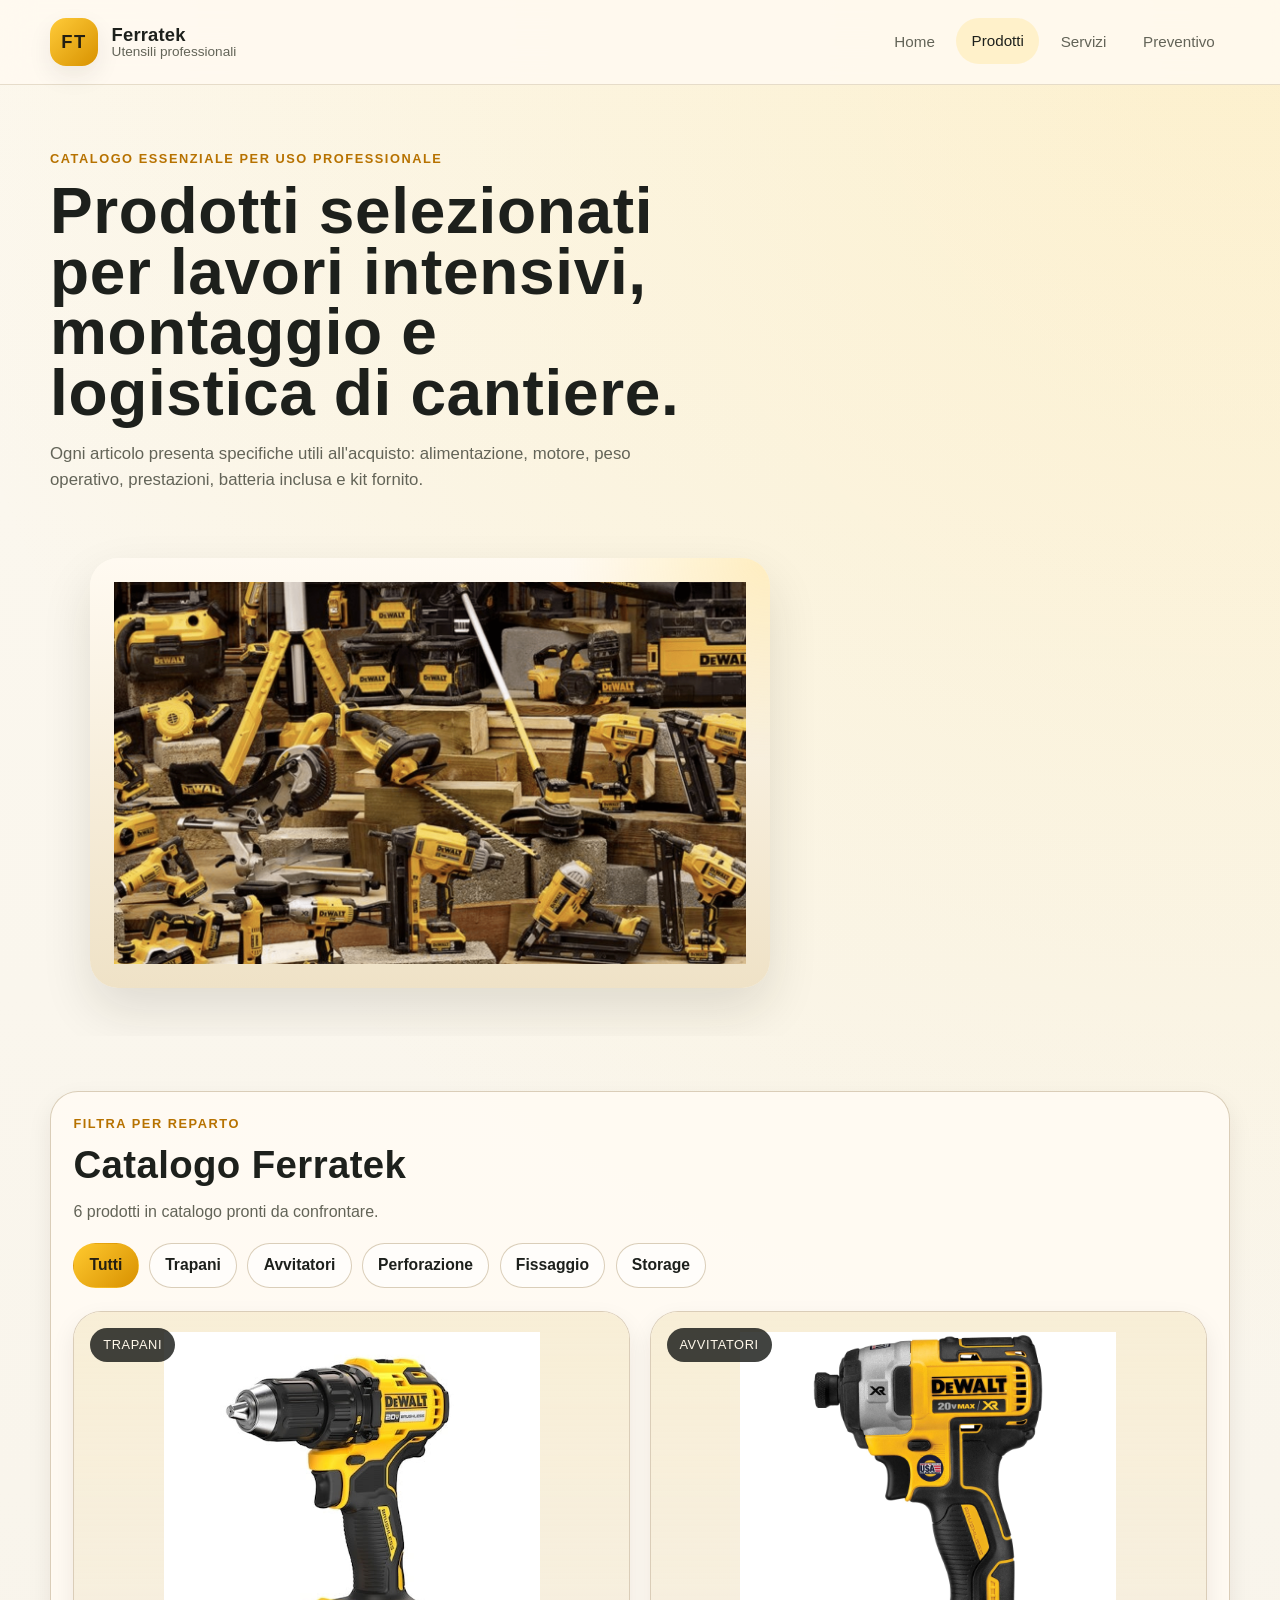
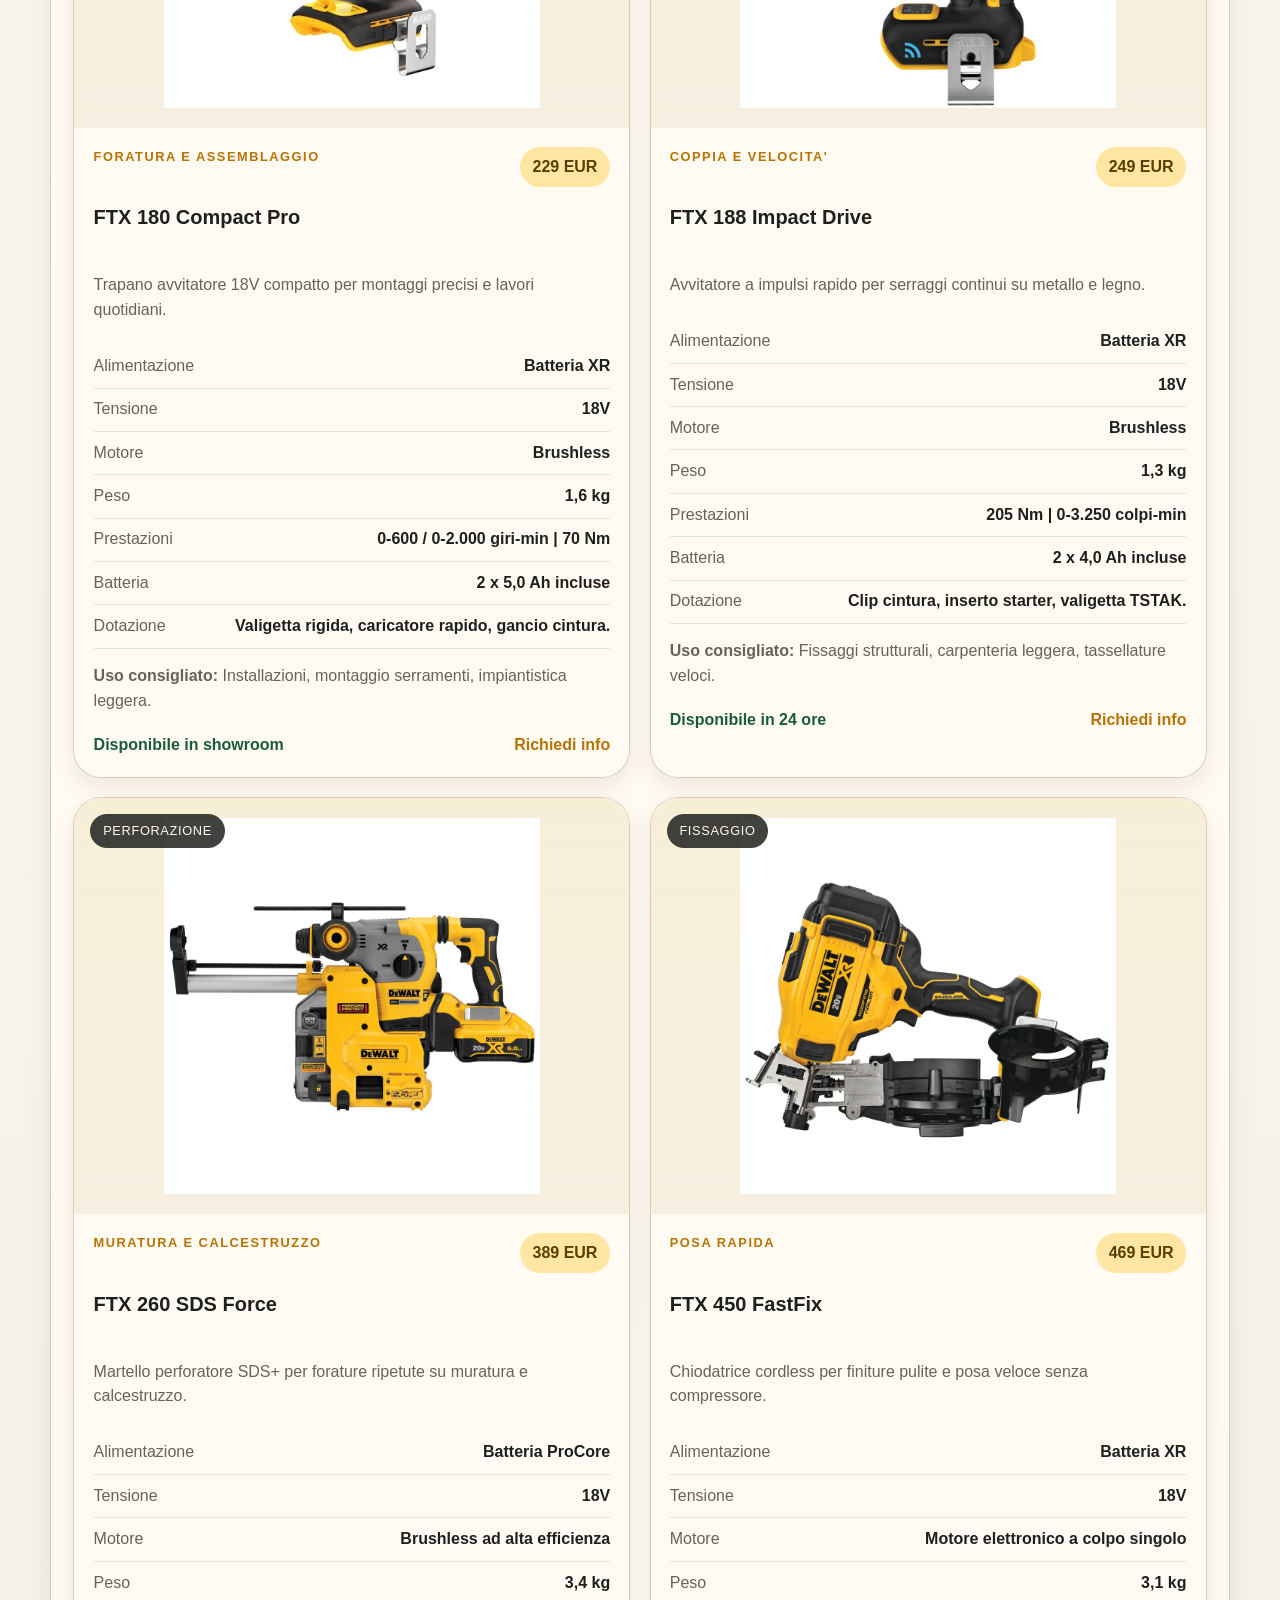
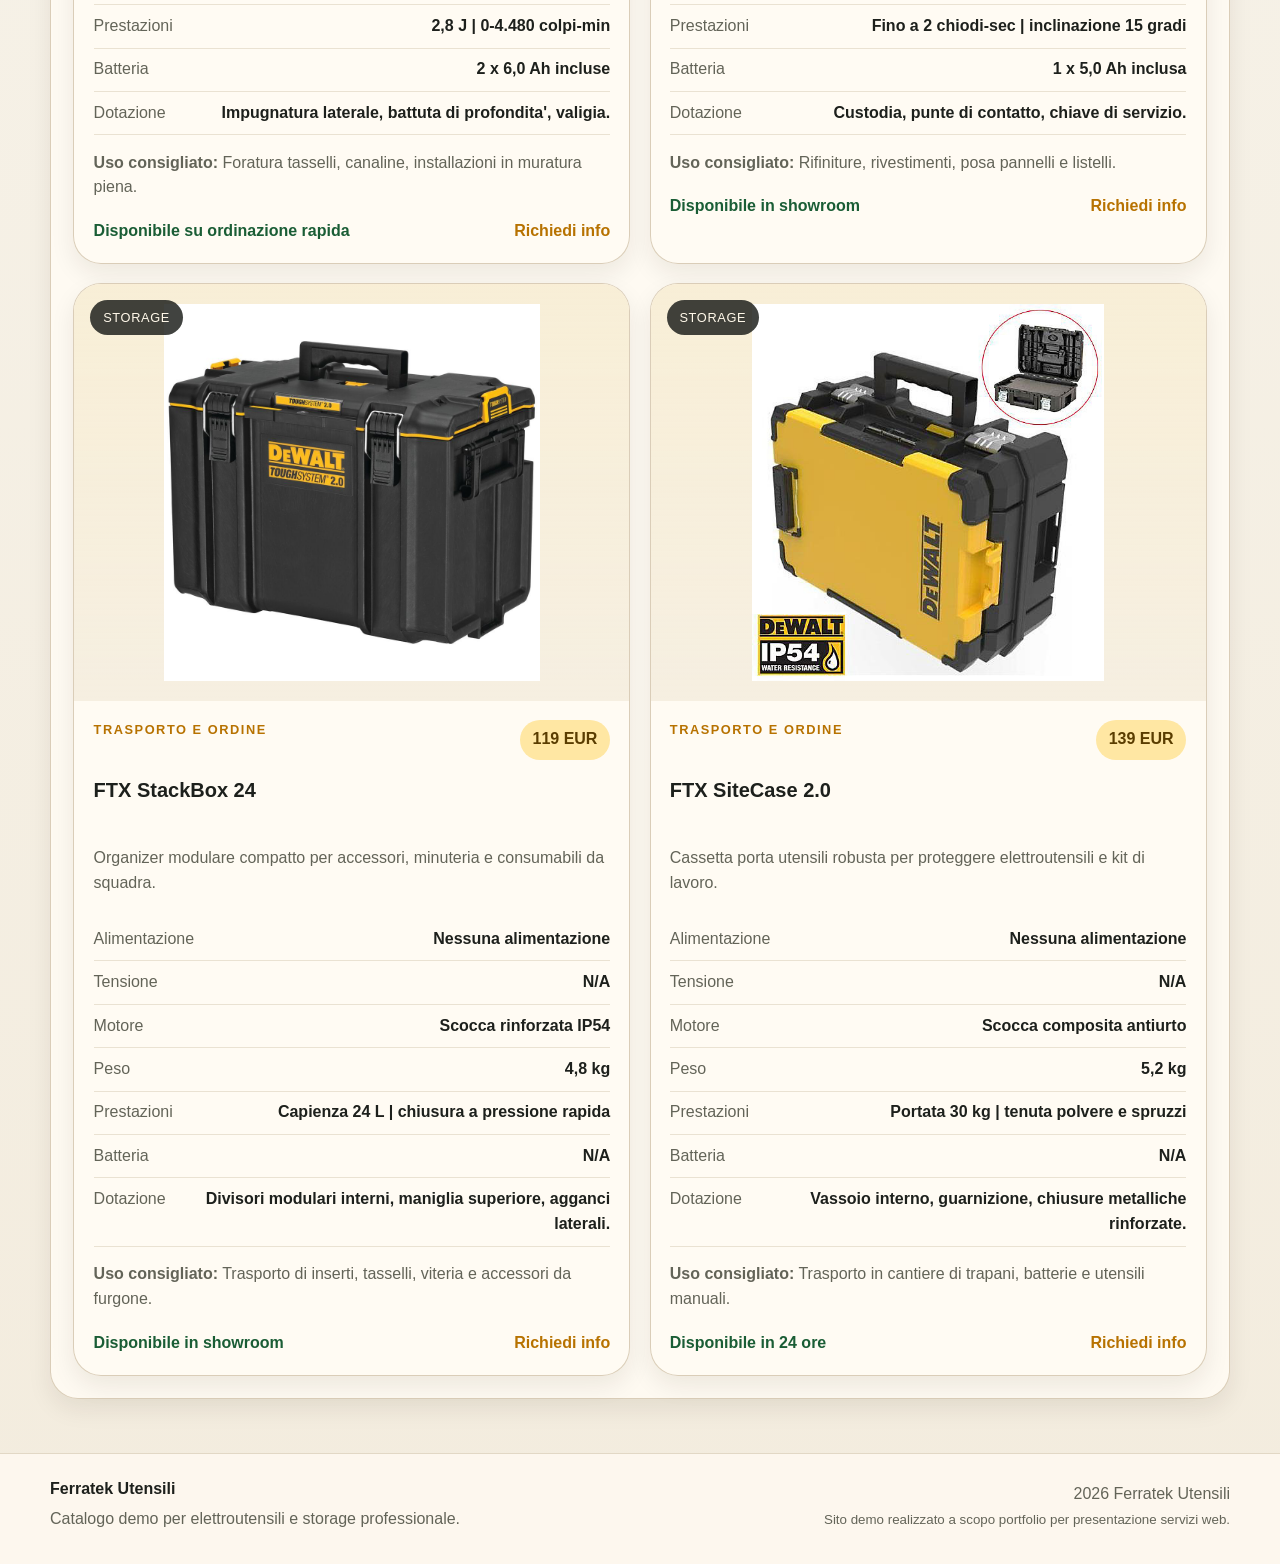
==== products.html @ fd9f859c "Initial commit" ====
<!DOCTYPE html>
<html lang="it">
  <head>
    <meta charset="UTF-8" />
    <meta name="viewport" content="width=device-width, initial-scale=1.0" />
    <title>Catalogo Prodotti | Ferratek Utensili</title>
    <meta
      name="description"
      content="Catalogo Ferratek Utensili con trapani, avvitatori, fissaggio e soluzioni storage per professionisti."
    />
    <link rel="stylesheet" href="assets/css/styles.css" />
  </head>
  <body data-page="products">
    <header class="site-header">
      <div class="container header-inner">
        <a class="brand" href="index.html" aria-label="Ferratek Utensili">
          <span class="brand-mark">FT</span>
          <span class="brand-copy">
            <strong>Ferratek</strong>
            <span>Utensili professionali</span>
          </span>
        </a>
        <button
          class="nav-toggle"
          type="button"
          aria-expanded="false"
          aria-controls="site-nav"
          aria-label="Apri menu di navigazione"
        >
          <span></span>
          <span></span>
          <span></span>
        </button>
        <nav class="site-nav" id="site-nav" aria-label="Navigazione principale">
          <a class="nav-link" href="index.html">Home</a>
          <a class="nav-link is-current" href="products.html">Prodotti</a>
          <a class="nav-link" href="index.html#servizi">Servizi</a>
          <a class="nav-link" href="index.html#preventivo">Preventivo</a>
        </nav>
      </div>
    </header>

    <main>
      <section class="catalog-hero">
        <div class="container catalog-hero-layout">
          <div class="catalog-copy" data-reveal>
            <p class="eyebrow">Catalogo essenziale per uso professionale</p>
            <h1>Prodotti selezionati per lavori intensivi, montaggio e logistica di cantiere.</h1>
            <p>
              Ogni articolo presenta specifiche utili all'acquisto: alimentazione,
              motore, peso operativo, prestazioni, batteria inclusa e kit fornito.
            </p>
          </div>
          <figure class="catalog-hero-figure" data-reveal>
            <img
              src="images/prodotti/DeWalt-Power-Tools-2783511057.png"
              alt="Banco espositivo di elettroutensili professionali"
              loading="eager"
            />
          </figure>
        </div>
      </section>

      <section class="section-shell catalog-section">
        <div class="container catalog-shell">
          <div class="catalog-toolbar">
            <div class="catalog-toolbar-copy">
              <p class="eyebrow">Filtra per reparto</p>
              <h2>Catalogo Ferratek</h2>
              <p id="catalog-status" class="catalog-status"></p>
            </div>
            <div id="catalog-filters" class="filter-row" aria-label="Filtri prodotto"></div>
          </div>
          <div id="product-grid" class="product-grid"></div>
        </div>
      </section>
    </main>

    <footer class="site-footer">
      <div class="container footer-inner">
        <div>
          <strong>Ferratek Utensili</strong>
          <p>Catalogo demo per elettroutensili e storage professionale.</p>
        </div>
        <div class="footer-note">
          <p><span id="current-year"></span> Ferratek Utensili</p>
          <small>Sito demo realizzato a scopo portfolio per presentazione servizi web.</small>
        </div>
      </div>
    </footer>

    <script src="assets/js/products.js" defer></script>
    <script src="assets/js/main.js" defer></script>
  </body>
</html>
---- assets/css/styles.css ----
:root {
  --bg: #f7f3ea;
  --bg-strong: #fffdf9;
  --surface: #fffaf1;
  --surface-alt: #efe6d4;
  --ink: #1d201c;
  --muted: #636458;
  --line: #d9ccb6;
  --accent: #efb208;
  --accent-deep: #b77200;
  --accent-soft: #ffe7a3;
  --shadow-lg: 0 22px 50px rgba(35, 31, 19, 0.12);
  --shadow-sm: 0 10px 24px rgba(35, 31, 19, 0.08);
  --radius-lg: 28px;
  --radius-md: 20px;
  --radius-sm: 14px;
  --container: min(1180px, calc(100vw - 2rem));
}

*,
*::before,
*::after {
  box-sizing: border-box;
}

html {
  scroll-behavior: smooth;
}

body {
  margin: 0;
  font-family: "Trebuchet MS", "Segoe UI", sans-serif;
  color: var(--ink);
  background:
    radial-gradient(circle at top right, rgba(255, 215, 94, 0.24), transparent 28%),
    linear-gradient(180deg, #fcf8ef 0%, var(--bg) 52%, #f3ecde 100%);
  line-height: 1.55;
}

img {
  display: block;
  max-width: 100%;
}

a {
  color: inherit;
  text-decoration: none;
}

button,
input,
textarea {
  font: inherit;
}

button {
  cursor: pointer;
}

.container {
  width: var(--container);
  margin: 0 auto;
}

.site-header {
  position: sticky;
  top: 0;
  z-index: 20;
  backdrop-filter: blur(16px);
  background: rgba(255, 250, 241, 0.88);
  border-bottom: 1px solid rgba(217, 204, 182, 0.65);
}

.header-inner {
  display: flex;
  align-items: center;
  justify-content: space-between;
  gap: 1.25rem;
  min-height: 84px;
}

.brand {
  display: inline-flex;
  align-items: center;
  gap: 0.85rem;
  min-width: 0;
}

.brand-mark {
  display: inline-grid;
  place-items: center;
  width: 48px;
  height: 48px;
  border-radius: 16px;
  background: linear-gradient(135deg, #ffcb39, #d89200);
  color: #241f12;
  font-family: "Arial Narrow", "Franklin Gothic Medium", sans-serif;
  font-size: 1.15rem;
  font-weight: 800;
  letter-spacing: 0.08em;
  box-shadow: var(--shadow-sm);
}

.brand-copy {
  display: flex;
  flex-direction: column;
  line-height: 1.05;
}

.brand-copy strong,
.hero-copy h1,
.section-head h2,
.catalog-copy h1,
.catalog-toolbar h2,
.service-copy h2,
.contact-copy h2 {
  font-family: "Arial Narrow", "Franklin Gothic Medium", sans-serif;
  letter-spacing: 0.01em;
}

.brand-copy strong {
  font-size: 1.15rem;
}

.brand-copy span:last-child {
  font-size: 0.85rem;
  color: var(--muted);
}

.site-nav {
  display: flex;
  flex-wrap: wrap;
  justify-content: flex-end;
  gap: 0.4rem;
}

.nav-toggle {
  display: none;
  align-items: center;
  justify-content: center;
  width: 48px;
  height: 48px;
  padding: 0;
  border: 1px solid rgba(217, 204, 182, 0.9);
  border-radius: 16px;
  background: rgba(255, 250, 241, 0.94);
  box-shadow: var(--shadow-sm);
}

.nav-toggle span {
  position: absolute;
  width: 18px;
  height: 2px;
  border-radius: 999px;
  background: var(--ink);
  transition: transform 180ms ease, opacity 180ms ease;
}

.nav-toggle span:nth-child(1) {
  transform: translateY(-6px);
}

.nav-toggle span:nth-child(3) {
  transform: translateY(6px);
}

.nav-toggle.is-open span:nth-child(1) {
  transform: rotate(45deg);
}

.nav-toggle.is-open span:nth-child(2) {
  opacity: 0;
}

.nav-toggle.is-open span:nth-child(3) {
  transform: rotate(-45deg);
}

.nav-link {
  padding: 0.72rem 0.95rem;
  border-radius: 999px;
  color: var(--muted);
  font-size: 0.95rem;
  transition: background-color 160ms ease, color 160ms ease, transform 160ms ease;
}

.nav-link:hover,
.nav-link:focus-visible,
.nav-link.is-current {
  color: var(--ink);
  background: rgba(255, 226, 134, 0.34);
  transform: translateY(-1px);
}

.hero-section,
.catalog-hero {
  position: relative;
  overflow: clip;
}

.hero-section {
  padding: 2.6rem 0 2.1rem;
  background:
    linear-gradient(90deg, rgba(25, 23, 18, 0.84) 0%, rgba(25, 23, 18, 0.62) 42%, rgba(25, 23, 18, 0.24) 100%),
    url("../../images/prodotti/2014-10-26+01.36.22-3424379172.jpg") center/cover no-repeat;
}

.hero-layout,
.catalog-hero-layout,
.service-layout,
.contact-layout {
  display: grid;
  gap: 2rem;
}

.hero-layout,
.catalog-hero-layout {
  grid-template-columns: minmax(0, 760px);
  align-items: center;
}

.hero-copy h1,
.catalog-copy h1 {
  margin: 0 0 1rem;
  font-size: clamp(2.8rem, 5vw, 5.2rem);
  line-height: 0.95;
  text-wrap: balance;
}

.hero-text,
.catalog-copy p:last-child,
.contact-copy p,
.service-copy p {
  max-width: 64ch;
  color: var(--muted);
  font-size: 1.05rem;
}

.eyebrow {
  margin: 0 0 0.75rem;
  color: var(--accent-deep);
  text-transform: uppercase;
  font-size: 0.8rem;
  letter-spacing: 0.12em;
  font-weight: 800;
}

.hero-actions {
  display: flex;
  flex-wrap: wrap;
  gap: 0.9rem;
  margin-top: 1.7rem;
}

.hero-copy {
  padding: clamp(1.2rem, 1.6vw, 1.6rem);
  border-radius: var(--radius-lg);
  background: linear-gradient(180deg, rgba(255, 251, 243, 0.16), rgba(255, 251, 243, 0.1));
  border: 1px solid rgba(255, 243, 214, 0.26);
  box-shadow: var(--shadow-lg);
  backdrop-filter: blur(8px);
}

.hero-copy h1,
.hero-copy .hero-text,
.hero-copy .hero-metrics span {
  color: #fff7e5;
}

.hero-copy .eyebrow {
  color: #ffd15a;
}

.hero-copy .button-secondary {
  border-color: rgba(255, 244, 212, 0.35);
  background: rgba(255, 251, 243, 0.12);
  color: #fff7e5;
}

.button {
  display: inline-flex;
  align-items: center;
  justify-content: center;
  min-height: 52px;
  padding: 0.9rem 1.3rem;
  border-radius: 999px;
  border: 1px solid transparent;
  font-weight: 700;
  transition: transform 180ms ease, box-shadow 180ms ease, background-color 180ms ease;
}

.button:hover,
.button:focus-visible,
.filter-chip:hover,
.filter-chip:focus-visible,
.text-link:hover,
.text-link:focus-visible {
  transform: translateY(-2px);
}

.button-primary {
  background: linear-gradient(135deg, #ffc92f, #d89100);
  color: #221d12;
  box-shadow: var(--shadow-sm);
}

.button-secondary {
  border-color: var(--line);
  background: rgba(255, 255, 255, 0.6);
}

.hero-metrics {
  display: grid;
  grid-template-columns: repeat(3, minmax(0, 1fr));
  gap: 0.85rem;
  margin-top: 1.4rem;
}

.hero-metrics article {
  padding: 1rem 1rem 1.1rem;
  border-radius: var(--radius-md);
  background: rgba(255, 251, 243, 0.14);
  border: 1px solid rgba(255, 243, 214, 0.22);
  box-shadow: var(--shadow-sm);
}

.hero-metrics strong {
  display: block;
  font-size: 1.4rem;
  margin-bottom: 0.15rem;
  color: #fffdf7;
}

.hero-metrics span {
  color: #f4ead4;
  font-size: 0.92rem;
}

.service-photo,
.catalog-hero-figure {
  overflow: hidden;
  border-radius: var(--radius-lg);
  box-shadow: var(--shadow-lg);
}

.service-photo img,
.catalog-hero-figure img {
  width: 100%;
  height: 100%;
  object-fit: cover;
}

.catalog-hero-figure img {
  object-fit: contain;
}

.trust-section {
  padding-top: 1.75rem;
  padding-bottom: 1.5rem;
}

.trust-grid {
  display: grid;
  grid-template-columns: repeat(4, minmax(0, 1fr));
  gap: 1rem;
}

.trust-card,
.service-panel,
.contact-cards article,
.quote-form,
.category-card,
.product-card,
.catalog-shell {
  background: rgba(255, 251, 243, 0.9);
  border: 1px solid rgba(217, 204, 182, 0.95);
  box-shadow: var(--shadow-sm);
}

.trust-card {
  padding: 1.25rem;
  border-radius: var(--radius-md);
}

.trust-card strong {
  display: block;
  margin-bottom: 0.45rem;
  font-size: 1.03rem;
}

.trust-card p {
  margin: 0;
  color: var(--muted);
}

.section-shell {
  padding: 3.4rem 0;
}

.section-highlight {
  background:
    linear-gradient(180deg, rgba(255, 231, 163, 0.15), transparent 14%),
    linear-gradient(180deg, rgba(255, 255, 255, 0.42), rgba(255, 255, 255, 0));
}

.section-head {
  display: flex;
  align-items: end;
  justify-content: space-between;
  gap: 1.5rem;
  margin-bottom: 1.5rem;
}

.section-head h2,
.service-copy h2,
.contact-copy h2,
.catalog-toolbar h2 {
  margin: 0;
  font-size: clamp(2rem, 3vw, 3.3rem);
  line-height: 1;
  text-wrap: balance;
}

.text-link {
  color: var(--accent-deep);
  font-weight: 700;
  transition: transform 180ms ease, color 180ms ease;
}

.text-link:hover,
.text-link:focus-visible {
  color: #8b5900;
}

.category-grid {
  display: grid;
  grid-template-columns: repeat(5, minmax(0, 1fr));
  gap: 1rem;
}

.category-card {
  display: flex;
  flex-direction: column;
  border-radius: var(--radius-md);
  overflow: hidden;
  transition: transform 180ms ease, box-shadow 180ms ease;
}

.category-card:hover,
.category-card:focus-visible,
.product-card:hover,
.product-card:focus-within {
  transform: translateY(-4px);
  box-shadow: 0 28px 50px rgba(35, 31, 19, 0.13);
}

.category-card-image {
  aspect-ratio: 4 / 3;
  overflow: hidden;
}

.category-card-image img {
  width: 100%;
  height: 100%;
  object-fit: cover;
}

.category-card-storage .category-card-image img {
  transform: scale(1.32);
  transform-origin: center;
  object-position: center 52%;
}

.category-card-copy {
  display: flex;
  flex: 1;
  flex-direction: column;
  padding: 1rem;
}

.category-card-copy h3,
.product-card h3 {
  margin: 0 0 0.55rem;
  font-size: 1.25rem;
}

.category-card-copy p:not(.eyebrow),
.product-tagline,
.catalog-status,
.product-specs span,
.use-case,
.form-disclaimer,
.field-note,
.footer-note small,
.site-footer p {
  color: var(--muted);
}

.category-card-copy p:not(.eyebrow) {
  margin: 0 0 1rem;
}

.category-meta {
  margin-top: auto;
  color: var(--ink);
  font-weight: 700;
}

.featured-grid,
.product-grid {
  display: grid;
  gap: 1.2rem;
}

.featured-grid {
  grid-template-columns: repeat(3, minmax(0, 1fr));
}

.product-grid {
  grid-template-columns: repeat(2, minmax(0, 1fr));
}

.product-card {
  border-radius: var(--radius-lg);
  overflow: hidden;
}

.product-image-wrap {
  position: relative;
  aspect-ratio: 4 / 3;
  background:
    linear-gradient(180deg, rgba(255, 238, 188, 0.28), rgba(255, 255, 255, 0)),
    #f6efe1;
}

.product-image-wrap img {
  width: 100%;
  height: 100%;
  object-fit: contain;
  padding: 1.25rem;
}

.product-category {
  position: absolute;
  left: 1rem;
  top: 1rem;
  padding: 0.45rem 0.8rem;
  border-radius: 999px;
  background: rgba(29, 32, 28, 0.84);
  color: #fff8ea;
  font-size: 0.8rem;
  letter-spacing: 0.05em;
  text-transform: uppercase;
}

.product-card-body {
  display: flex;
  flex-direction: column;
  gap: 0.95rem;
  padding: 1.2rem;
}

.product-topline {
  display: flex;
  align-items: start;
  justify-content: space-between;
  gap: 1rem;
}

.product-topline .eyebrow {
  margin: 0;
}

.price-tag {
  flex-shrink: 0;
  display: inline-flex;
  align-items: center;
  justify-content: center;
  min-width: 88px;
  min-height: 40px;
  padding: 0.35rem 0.8rem;
  border-radius: 999px;
  background: var(--accent-soft);
  color: #5a3d00;
  font-weight: 800;
}

.product-specs,
.compact-specs,
.service-list,
.service-panel dl {
  margin: 0;
  padding: 0;
  list-style: none;
}

.product-specs {
  display: grid;
  gap: 0.55rem;
}

.product-specs li {
  display: flex;
  justify-content: space-between;
  gap: 1rem;
  padding-bottom: 0.55rem;
  border-bottom: 1px solid rgba(217, 204, 182, 0.55);
}

.product-specs strong {
  text-align: right;
}

.compact-specs {
  display: grid;
  grid-template-columns: repeat(3, minmax(0, 1fr));
  gap: 0.75rem;
}

.compact-specs li {
  padding: 0.85rem 0.75rem;
  border-radius: var(--radius-sm);
  background: #fff6dd;
}

.compact-specs strong,
.compact-specs span {
  display: block;
}

.compact-specs strong {
  margin-bottom: 0.22rem;
}

.compact-specs span {
  font-size: 0.84rem;
  color: var(--muted);
}

.use-case {
  margin: 0;
}

.product-footer {
  display: flex;
  align-items: center;
  justify-content: space-between;
  gap: 1rem;
  margin-top: auto;
  padding-top: 0.25rem;
}

.availability {
  font-weight: 700;
  color: #1a5d35;
}

.service-layout,
.contact-layout {
  grid-template-columns: repeat(2, minmax(0, 1fr));
  align-items: center;
}

.service-list {
  display: grid;
  gap: 0.7rem;
  margin-top: 1.4rem;
}

.service-list li {
  position: relative;
  padding-left: 1.4rem;
}

.service-list li::before {
  content: "";
  position: absolute;
  left: 0;
  top: 0.55rem;
  width: 0.55rem;
  height: 0.55rem;
  border-radius: 50%;
  background: linear-gradient(135deg, #ffc92f, #d89100);
}

.service-visual {
  display: grid;
  grid-template-columns: 1fr 0.92fr;
  gap: 1rem;
}

.service-photo {
  min-height: 360px;
}

.service-photo img {
  object-position: center;
}

.service-panel {
  align-self: end;
  padding: 1.2rem;
  border-radius: var(--radius-md);
}

.service-panel h3 {
  margin-top: 0;
}

.service-panel dl {
  display: grid;
  gap: 1rem;
}

.service-panel dt {
  font-weight: 800;
  margin-bottom: 0.2rem;
}

.service-panel dd {
  margin: 0;
  color: var(--muted);
}

.contact-section {
  padding-bottom: 4rem;
}

.contact-layout {
  align-items: start;
}

.contact-cards {
  display: grid;
  grid-template-columns: repeat(2, minmax(0, 1fr));
  gap: 1rem;
  margin-top: 1.6rem;
}

.contact-cards article {
  padding: 1rem;
  border-radius: var(--radius-md);
}

.contact-cards strong,
.contact-cards span {
  display: block;
}

.contact-cards span {
  margin-top: 0.25rem;
  color: var(--muted);
}

.quote-form {
  padding: 1.4rem;
  border-radius: var(--radius-lg);
}

.form-grid {
  display: grid;
  grid-template-columns: repeat(2, minmax(0, 1fr));
  gap: 1rem;
  margin-bottom: 1rem;
}

.field {
  display: grid;
  gap: 0.45rem;
}

.field-full {
  grid-column: 1 / -1;
}

.field span {
  font-weight: 700;
}

.field input,
.field textarea {
  width: 100%;
  padding: 0.9rem 1rem;
  border-radius: 16px;
  border: 1px solid var(--line);
  background: #fffdf9;
  transition: border-color 180ms ease, box-shadow 180ms ease;
}

.field input:focus,
.field textarea:focus {
  outline: none;
  border-color: var(--accent);
  box-shadow: 0 0 0 4px rgba(239, 178, 8, 0.18);
}

.field input[aria-invalid="true"],
.field textarea[aria-invalid="true"] {
  border-color: #c65836;
  box-shadow: 0 0 0 4px rgba(198, 88, 54, 0.12);
}

.field-note {
  min-height: 1.1rem;
  font-size: 0.85rem;
  color: #b64225;
}

.form-disclaimer {
  margin-bottom: 0;
  font-size: 0.92rem;
}

.form-success {
  margin-top: 1rem;
  padding: 0.95rem 1rem;
  border-radius: 16px;
  background: rgba(40, 137, 86, 0.12);
  color: #1a5d35;
  font-weight: 700;
}

.catalog-hero {
  padding: 4rem 0 2rem;
}

.catalog-hero-figure {
  min-height: 360px;
  background:
    radial-gradient(circle at top right, rgba(255, 201, 47, 0.25), transparent 25%),
    linear-gradient(180deg, #fffaf1, #efe2c7);
  padding: 1.5rem;
}

.catalog-shell {
  padding: 1.4rem;
  border-radius: var(--radius-lg);
}

.catalog-toolbar {
  display: grid;
  gap: 1.1rem;
  margin-bottom: 1.4rem;
}

.catalog-toolbar-copy {
  max-width: 540px;
}

.catalog-status {
  margin-bottom: 0;
}

.filter-row {
  display: flex;
  flex-wrap: wrap;
  justify-content: flex-start;
  gap: 0.65rem;
}

.filter-chip {
  min-height: 44px;
  padding: 0.6rem 0.95rem;
  border: 1px solid rgba(217, 204, 182, 0.95);
  border-radius: 999px;
  background: #fffdfa;
  color: var(--ink);
  font-weight: 700;
  font-size: 0.98rem;
  transition: transform 180ms ease, background-color 180ms ease, border-color 180ms ease;
}

.filter-chip.is-active {
  border-color: transparent;
  background: linear-gradient(135deg, #ffc92f, #d89100);
  color: #241f12;
}

.site-footer {
  border-top: 1px solid rgba(217, 204, 182, 0.72);
  background: rgba(255, 250, 241, 0.86);
}

.footer-inner {
  display: flex;
  justify-content: space-between;
  gap: 1rem;
  padding: 1.4rem 0 2rem;
}

.site-footer p {
  margin: 0.35rem 0 0;
}

.footer-note {
  text-align: right;
}

[data-reveal] {
  animation: rise-in 640ms ease both;
}

@keyframes rise-in {
  from {
    opacity: 0;
    transform: translateY(16px);
  }

  to {
    opacity: 1;
    transform: translateY(0);
  }
}

@media (max-width: 1080px) {
  .hero-layout,
  .catalog-hero-layout,
  .service-layout,
  .contact-layout,
  .featured-grid,
  .product-grid,
  .trust-grid,
  .category-grid {
    grid-template-columns: repeat(2, minmax(0, 1fr));
  }

  .catalog-toolbar,
  .section-head,
  .footer-inner {
    align-items: start;
    flex-direction: column;
  }

  .filter-row {
    justify-content: flex-start;
  }
}

@media (max-width: 780px) {
  .header-inner,
  .hero-metrics,
  .service-visual,
  .contact-cards,
  .form-grid,
  .trust-grid,
  .category-grid,
  .featured-grid,
  .product-grid,
  .hero-layout,
  .catalog-hero-layout,
  .service-layout,
  .contact-layout {
    grid-template-columns: 1fr;
  }

  .header-inner {
    flex-wrap: wrap;
    align-items: center;
    justify-content: space-between;
    padding: 0.8rem 0;
  }

  .brand {
    flex: 1;
  }

  .nav-toggle {
    position: relative;
    display: inline-flex;
  }

  .site-nav {
    width: 100%;
    display: none;
    flex-direction: column;
    gap: 0.25rem;
    margin-top: 0.8rem;
    padding: 0.5rem;
    border-radius: 20px;
    background: rgba(255, 250, 241, 0.98);
    border: 1px solid rgba(217, 204, 182, 0.9);
    box-shadow: var(--shadow-sm);
    justify-content: flex-start;
  }

  .site-nav.is-open {
    display: flex;
  }

  .nav-link {
    width: 100%;
    padding: 0.85rem 0.95rem;
  }

  .hero-section,
  .catalog-hero,
  .section-shell {
    padding-top: 2.8rem;
    padding-bottom: 2.8rem;
  }

  .trust-section {
    padding-top: 1.25rem;
  }

  .hero-copy h1,
  .catalog-copy h1 {
    font-size: clamp(2.3rem, 11vw, 3.8rem);
  }

  .service-photo,
  .catalog-hero-figure {
    min-height: 280px;
  }

  .product-specs li,
  .product-footer,
  .product-topline {
    flex-direction: column;
    align-items: start;
  }

  .product-specs strong {
    text-align: left;
  }

  .compact-specs {
    grid-template-columns: 1fr;
  }

  .footer-note {
    text-align: left;
  }
}

@media (prefers-reduced-motion: reduce) {
  html {
    scroll-behavior: auto;
  }

  *,
  *::before,
  *::after {
    animation: none !important;
    transition: none !important;
  }
}
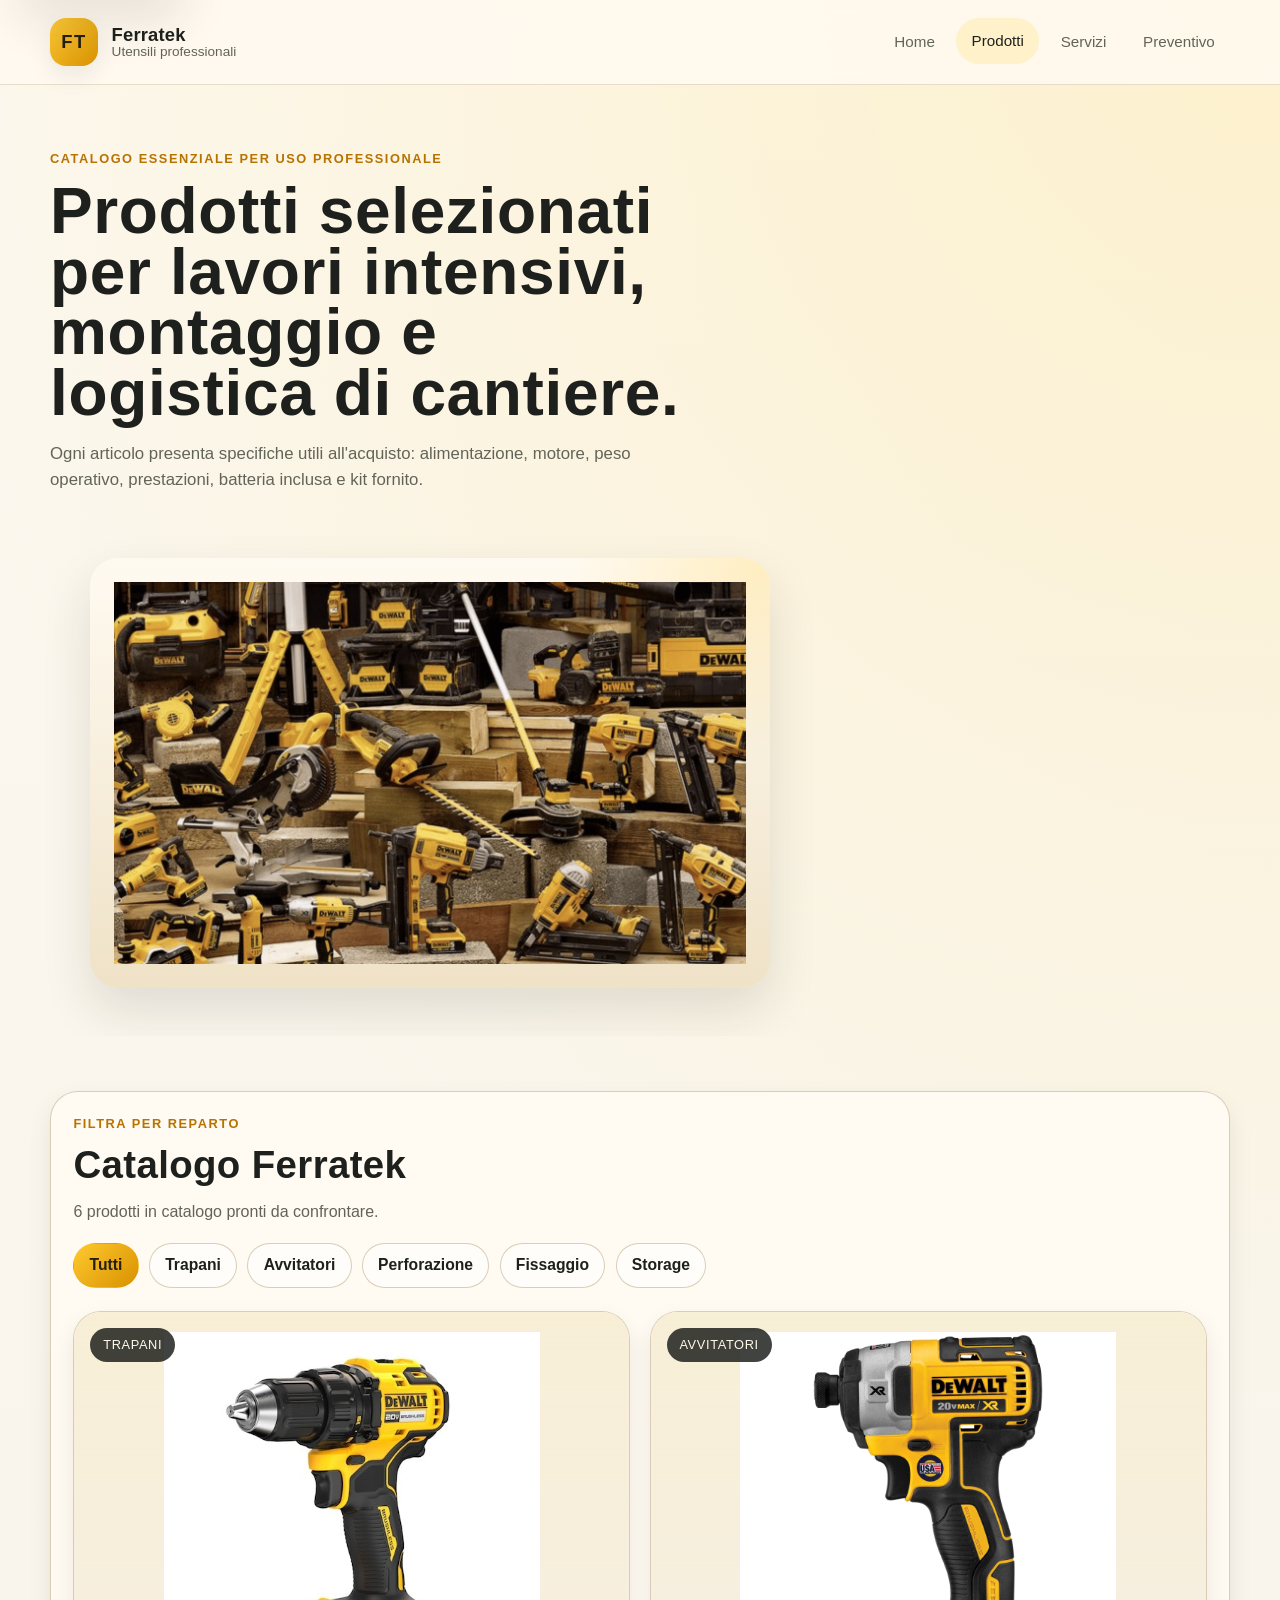
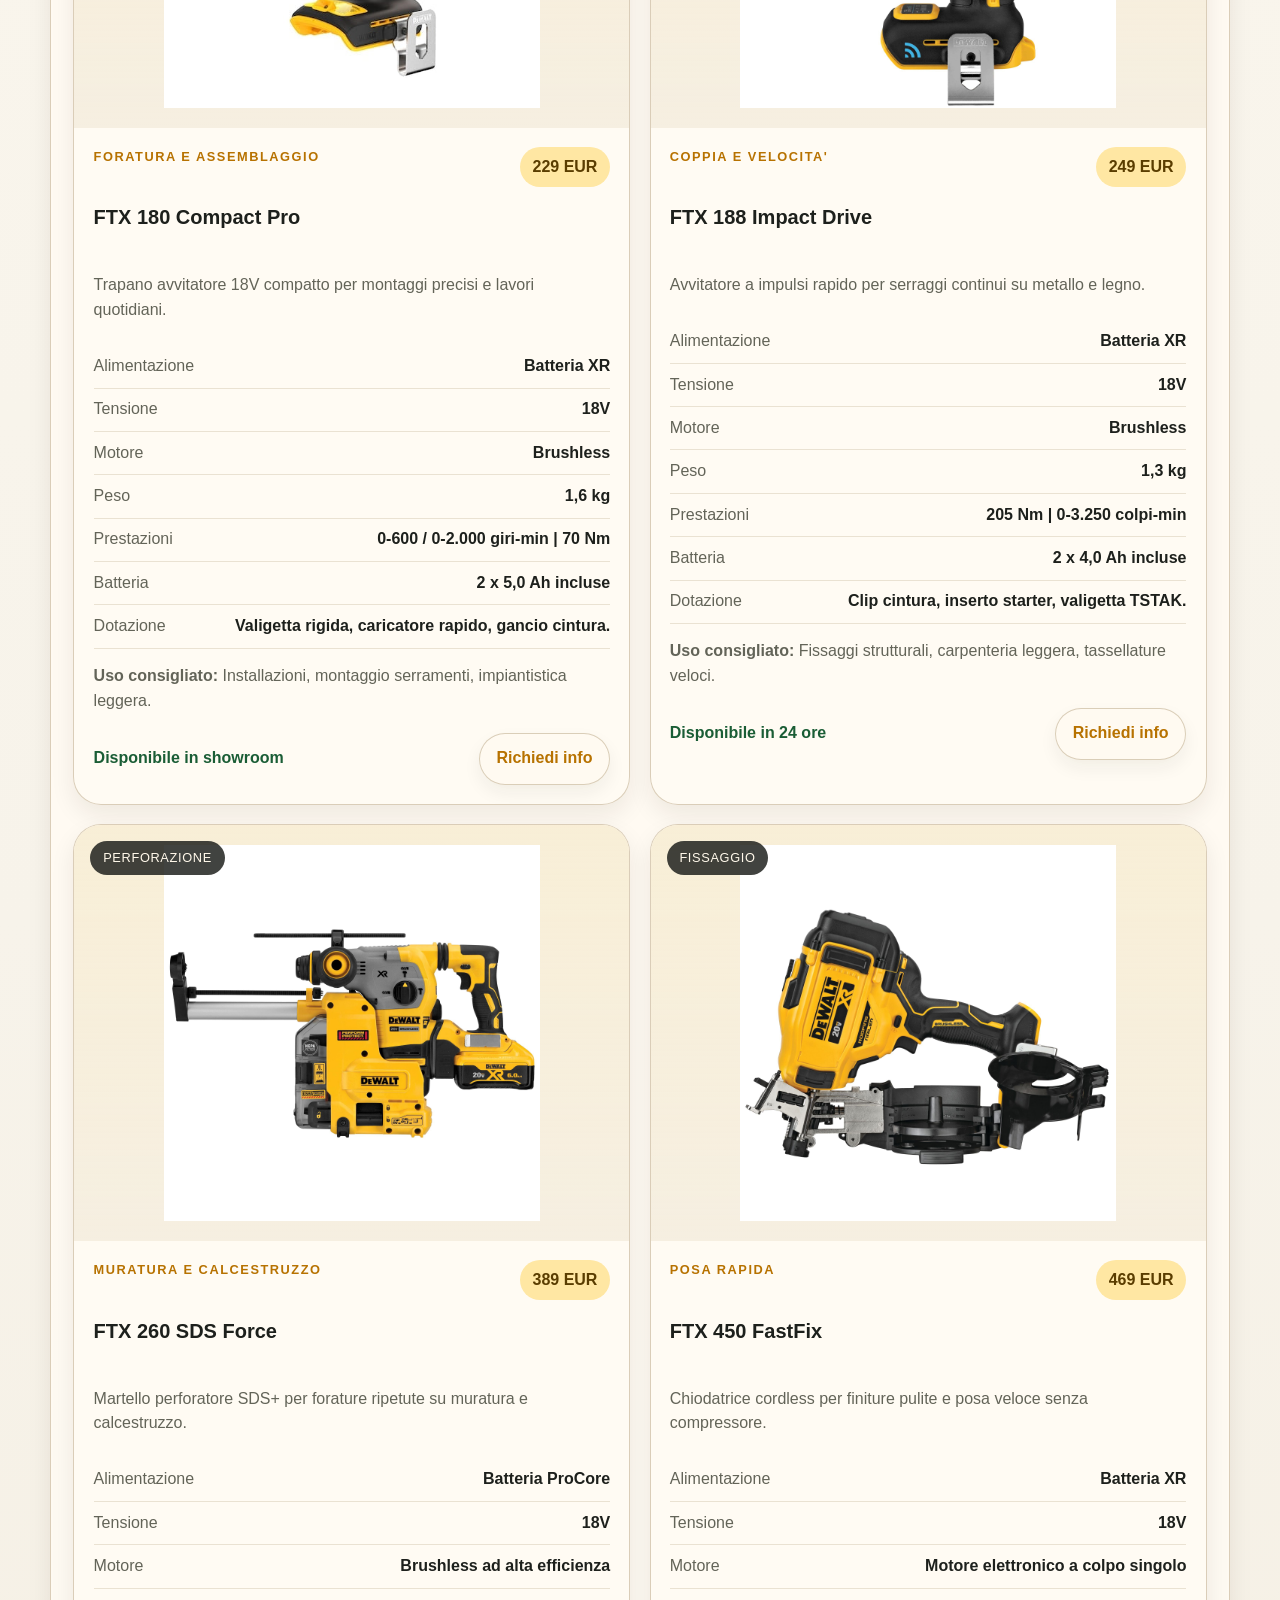
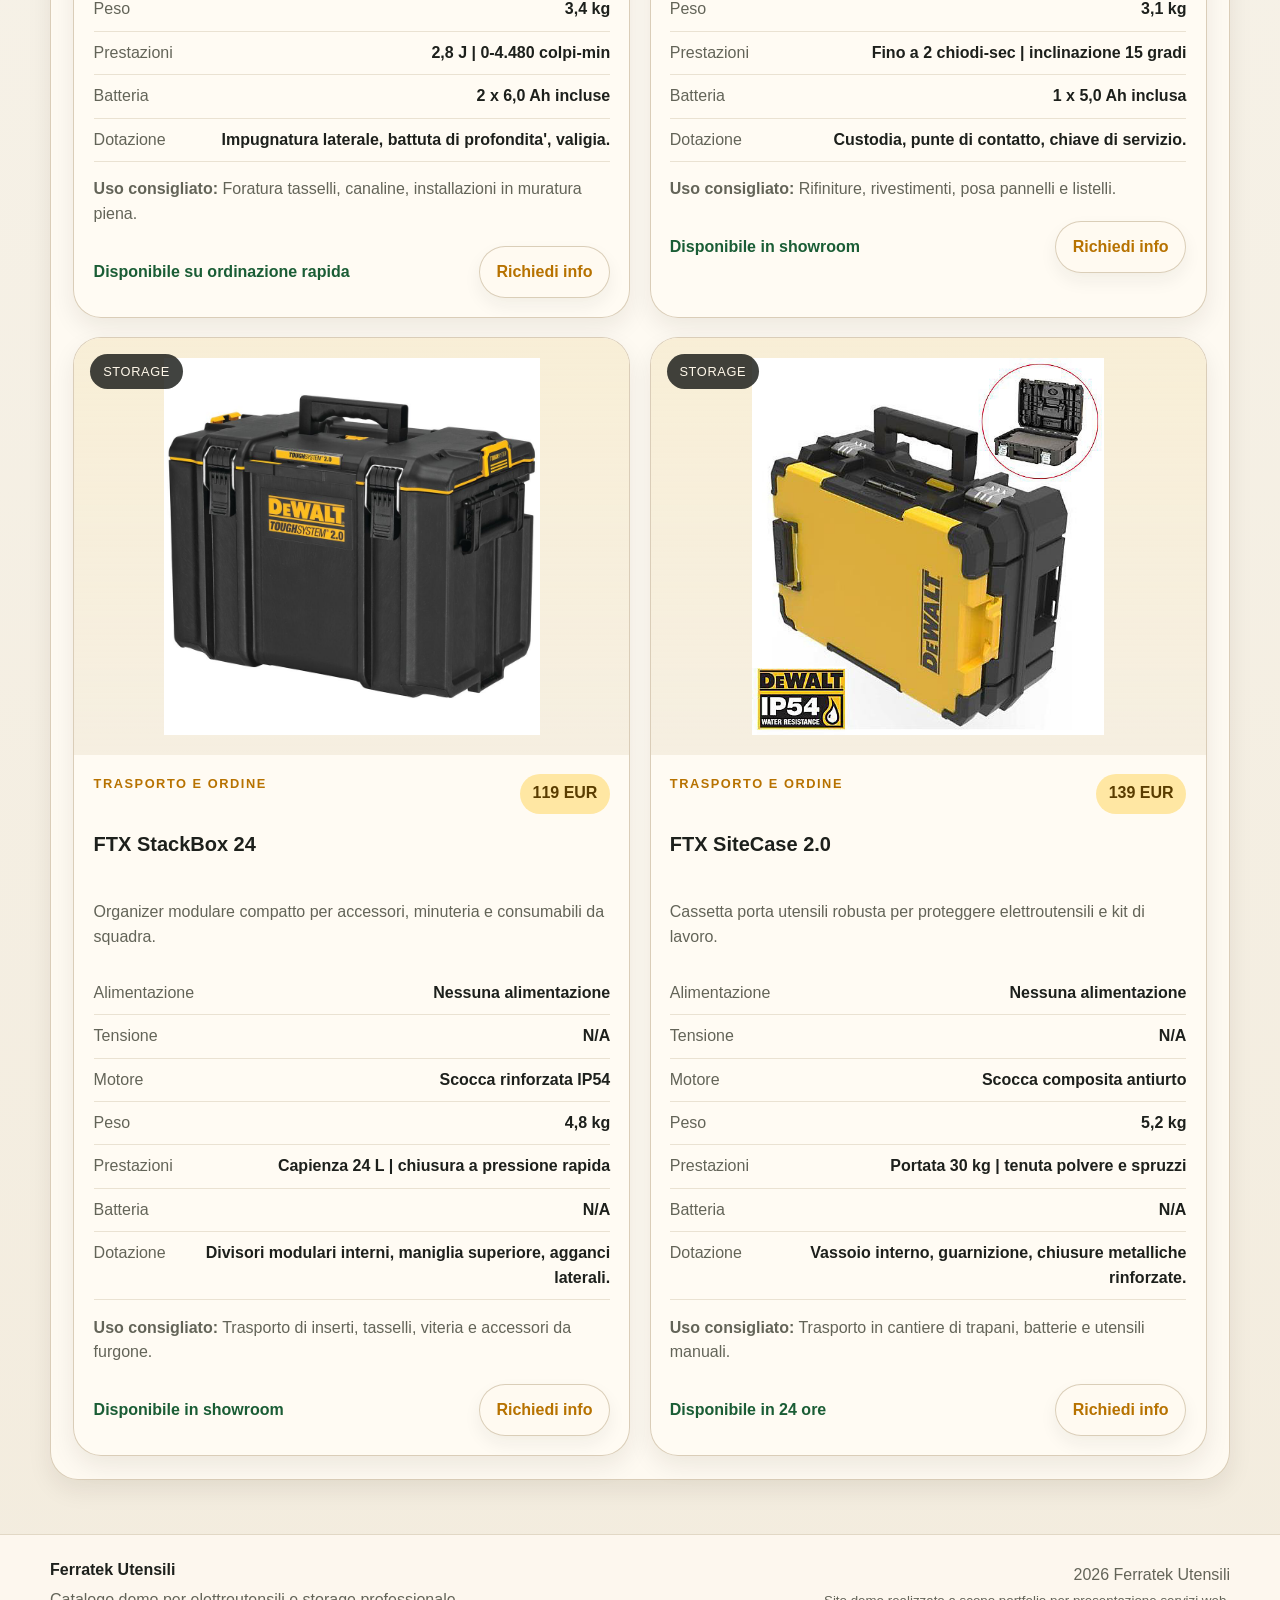
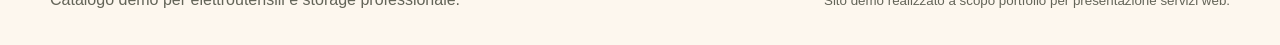
==== commit 21970b93: "Improve mobile-first UI and UX" ====
--- a/products.html
+++ b/products.html
@@ -11,6 +11,7 @@
     <link rel="stylesheet" href="assets/css/styles.css" />
   </head>
   <body data-page="products">
+    <a class="skip-link" href="#main-content">Salta al contenuto</a>
     <header class="site-header">
       <div class="container header-inner">
         <a class="brand" href="index.html" aria-label="Ferratek Utensili">
@@ -40,7 +41,7 @@
       </div>
     </header>
 
-    <main>
+    <main id="main-content">
       <section class="catalog-hero">
         <div class="container catalog-hero-layout">
           <div class="catalog-copy" data-reveal>
@@ -76,6 +77,11 @@
       </section>
     </main>
 
+    <nav class="mobile-cta-bar" aria-label="Azioni rapide mobile">
+      <a href="index.html">Home</a>
+      <a class="mobile-cta-primary" href="index.html#preventivo">Preventivo</a>
+    </nav>
+
     <footer class="site-footer">
       <div class="container footer-inner">
         <div>
--- a/assets/css/styles.css
+++ b/assets/css/styles.css
@@ -427,9 +427,32 @@
   transition: transform 180ms ease, color 180ms ease;
 }
 
+.action-link {
+  display: inline-flex;
+  align-items: center;
+  padding: 0.78rem 1.05rem;
+  border: 1px solid rgba(217, 204, 182, 0.95);
+  border-radius: 999px;
+  background: rgba(255, 250, 241, 0.92);
+  box-shadow: 0 8px 18px rgba(35, 31, 19, 0.06);
+}
+
+.section-action-link {
+  flex-shrink: 0;
+  padding: 0.95rem 1.3rem;
+  white-space: nowrap;
+}
+
 .text-link:hover,
 .text-link:focus-visible {
   color: #8b5900;
+}
+
+.action-link:hover,
+.action-link:focus-visible {
+  border-color: rgba(215, 145, 0, 0.38);
+  background: #fffdf8;
+  box-shadow: 0 14px 24px rgba(35, 31, 19, 0.09);
 }
 
 .category-grid {
@@ -933,6 +956,10 @@
 
   .filter-row {
     justify-content: flex-start;
+  }
+
+  .section-action-link {
+    white-space: normal;
   }
 }
 
@@ -1033,6 +1060,274 @@
   }
 }
 
+/* Mobile-first UX refinements */
+.skip-link {
+  position: fixed;
+  left: 1rem;
+  top: 1rem;
+  z-index: 100;
+  transform: translateY(-140%);
+  padding: 0.75rem 1rem;
+  border-radius: 999px;
+  background: var(--ink);
+  color: #fff8ea;
+  font-weight: 800;
+  box-shadow: var(--shadow-lg);
+  transition: transform 180ms ease;
+}
+
+.skip-link:focus {
+  transform: translateY(0);
+}
+
+.quick-actions {
+  display: grid;
+  grid-template-columns: repeat(3, minmax(0, 1fr));
+  gap: 0.55rem;
+  margin-top: 1rem;
+}
+
+.quick-actions a {
+  display: inline-flex;
+  min-height: 44px;
+  align-items: center;
+  justify-content: center;
+  padding: 0.65rem 0.7rem;
+  border: 1px solid rgba(255, 243, 214, 0.28);
+  border-radius: 999px;
+  background: rgba(255, 251, 243, 0.12);
+  color: #fff7e5;
+  font-size: 0.9rem;
+  font-weight: 800;
+}
+
+.mobile-cta-bar {
+  display: none;
+}
+
+@media (max-width: 780px) {
+  :root {
+    --container: min(100% - 1rem, 44rem);
+    --radius-lg: 22px;
+    --radius-md: 18px;
+  }
+
+  body {
+    padding-bottom: 5.25rem;
+    background:
+      radial-gradient(circle at top right, rgba(255, 215, 94, 0.18), transparent 32%),
+      linear-gradient(180deg, #fffaf0 0%, var(--bg) 58%, #f3ecde 100%);
+  }
+
+  .site-header {
+    backdrop-filter: blur(20px) saturate(1.2);
+  }
+
+  .header-inner {
+    min-height: 72px;
+  }
+
+  .brand-mark {
+    width: 44px;
+    height: 44px;
+    border-radius: 14px;
+  }
+
+  .brand-copy span:last-child {
+    max-width: 11rem;
+    white-space: nowrap;
+    overflow: hidden;
+    text-overflow: ellipsis;
+  }
+
+  .site-nav {
+    position: absolute;
+    left: 0.5rem;
+    right: 0.5rem;
+    top: calc(100% - 0.65rem);
+    width: auto;
+    margin-top: 0;
+    padding: 0.7rem;
+  }
+
+  .nav-link {
+    display: flex;
+    min-height: 48px;
+    align-items: center;
+    border-radius: 16px;
+    font-weight: 800;
+  }
+
+  .hero-section {
+    min-height: calc(100svh - 72px);
+    display: grid;
+    align-items: end;
+    padding-top: 2rem;
+    background:
+      linear-gradient(180deg, rgba(25, 23, 18, 0.18) 0%, rgba(25, 23, 18, 0.72) 42%, rgba(25, 23, 18, 0.92) 100%),
+      url("../../images/prodotti/2014-10-26+01.36.22-3424379172.jpg") center/cover no-repeat;
+  }
+
+  .hero-copy {
+    padding: 1rem;
+    border-radius: 24px;
+  }
+
+  .hero-actions,
+  .product-footer {
+    display: grid;
+    grid-template-columns: 1fr;
+  }
+
+  .button,
+  .product-footer .action-link,
+  .quote-form .button {
+    width: 100%;
+    min-height: 54px;
+  }
+
+  .hero-metrics {
+    gap: 0.6rem;
+  }
+
+  .hero-metrics article,
+  .trust-card,
+  .contact-cards article,
+  .quote-form,
+  .catalog-shell,
+  .product-card-body,
+  .category-card-copy {
+    padding: 1rem;
+  }
+
+  .trust-grid,
+  .category-grid,
+  .featured-grid,
+  .product-grid {
+    gap: 0.85rem;
+  }
+
+  .section-head {
+    gap: 0.85rem;
+    margin-bottom: 1rem;
+  }
+
+  .section-head .text-link,
+  .section-action-link {
+    width: 100%;
+    justify-content: center;
+  }
+
+  .category-card,
+  .product-card,
+  .trust-card {
+    box-shadow: 0 12px 26px rgba(35, 31, 19, 0.09);
+  }
+
+  .product-image-wrap {
+    aspect-ratio: 1 / 0.78;
+  }
+
+  .product-card-body {
+    gap: 0.75rem;
+  }
+
+  .catalog-toolbar {
+    position: sticky;
+    top: 73px;
+    z-index: 10;
+    margin: -1rem -1rem 1rem;
+    padding: 1rem;
+    border-bottom: 1px solid rgba(217, 204, 182, 0.75);
+    border-radius: 22px 22px 0 0;
+    background: rgba(255, 251, 243, 0.96);
+    backdrop-filter: blur(16px);
+  }
+
+  .filter-row {
+    flex-wrap: nowrap;
+    gap: 0.5rem;
+    margin: 0 -1rem;
+    padding: 0 1rem 0.15rem;
+    overflow-x: auto;
+    scrollbar-width: none;
+    scroll-snap-type: x proximity;
+  }
+
+  .filter-row::-webkit-scrollbar {
+    display: none;
+  }
+
+  .filter-chip {
+    flex: 0 0 auto;
+    min-height: 46px;
+    scroll-snap-align: start;
+  }
+
+  .service-visual {
+    gap: 0.75rem;
+  }
+
+  .service-panel {
+    align-self: auto;
+  }
+
+  .field input,
+  .field textarea {
+    min-height: 48px;
+    font-size: 1rem;
+  }
+
+  .mobile-cta-bar {
+    position: fixed;
+    left: 0.75rem;
+    right: 0.75rem;
+    bottom: 0.75rem;
+    z-index: 30;
+    display: grid;
+    grid-template-columns: 0.85fr 1.15fr;
+    gap: 0.55rem;
+    padding: 0.45rem;
+    border: 1px solid rgba(217, 204, 182, 0.9);
+    border-radius: 999px;
+    background: rgba(255, 250, 241, 0.94);
+    box-shadow: 0 18px 42px rgba(35, 31, 19, 0.22);
+    backdrop-filter: blur(18px);
+  }
+
+  .mobile-cta-bar a {
+    display: inline-flex;
+    min-height: 48px;
+    align-items: center;
+    justify-content: center;
+    border-radius: 999px;
+    font-weight: 900;
+  }
+
+  .mobile-cta-primary {
+    background: linear-gradient(135deg, #ffc92f, #d89100);
+    color: #221d12;
+  }
+}
+
+@media (max-width: 420px) {
+  .quick-actions {
+    grid-template-columns: 1fr;
+  }
+
+  .hero-copy h1,
+  .catalog-copy h1 {
+    font-size: clamp(2.05rem, 12vw, 3rem);
+  }
+
+  .section-head h2,
+  .service-copy h2,
+  .contact-copy h2,
+  .catalog-toolbar h2 {
+    font-size: clamp(1.8rem, 10vw, 2.5rem);
+  }
+}
+
 @media (prefers-reduced-motion: reduce) {
   html {
     scroll-behavior: auto;
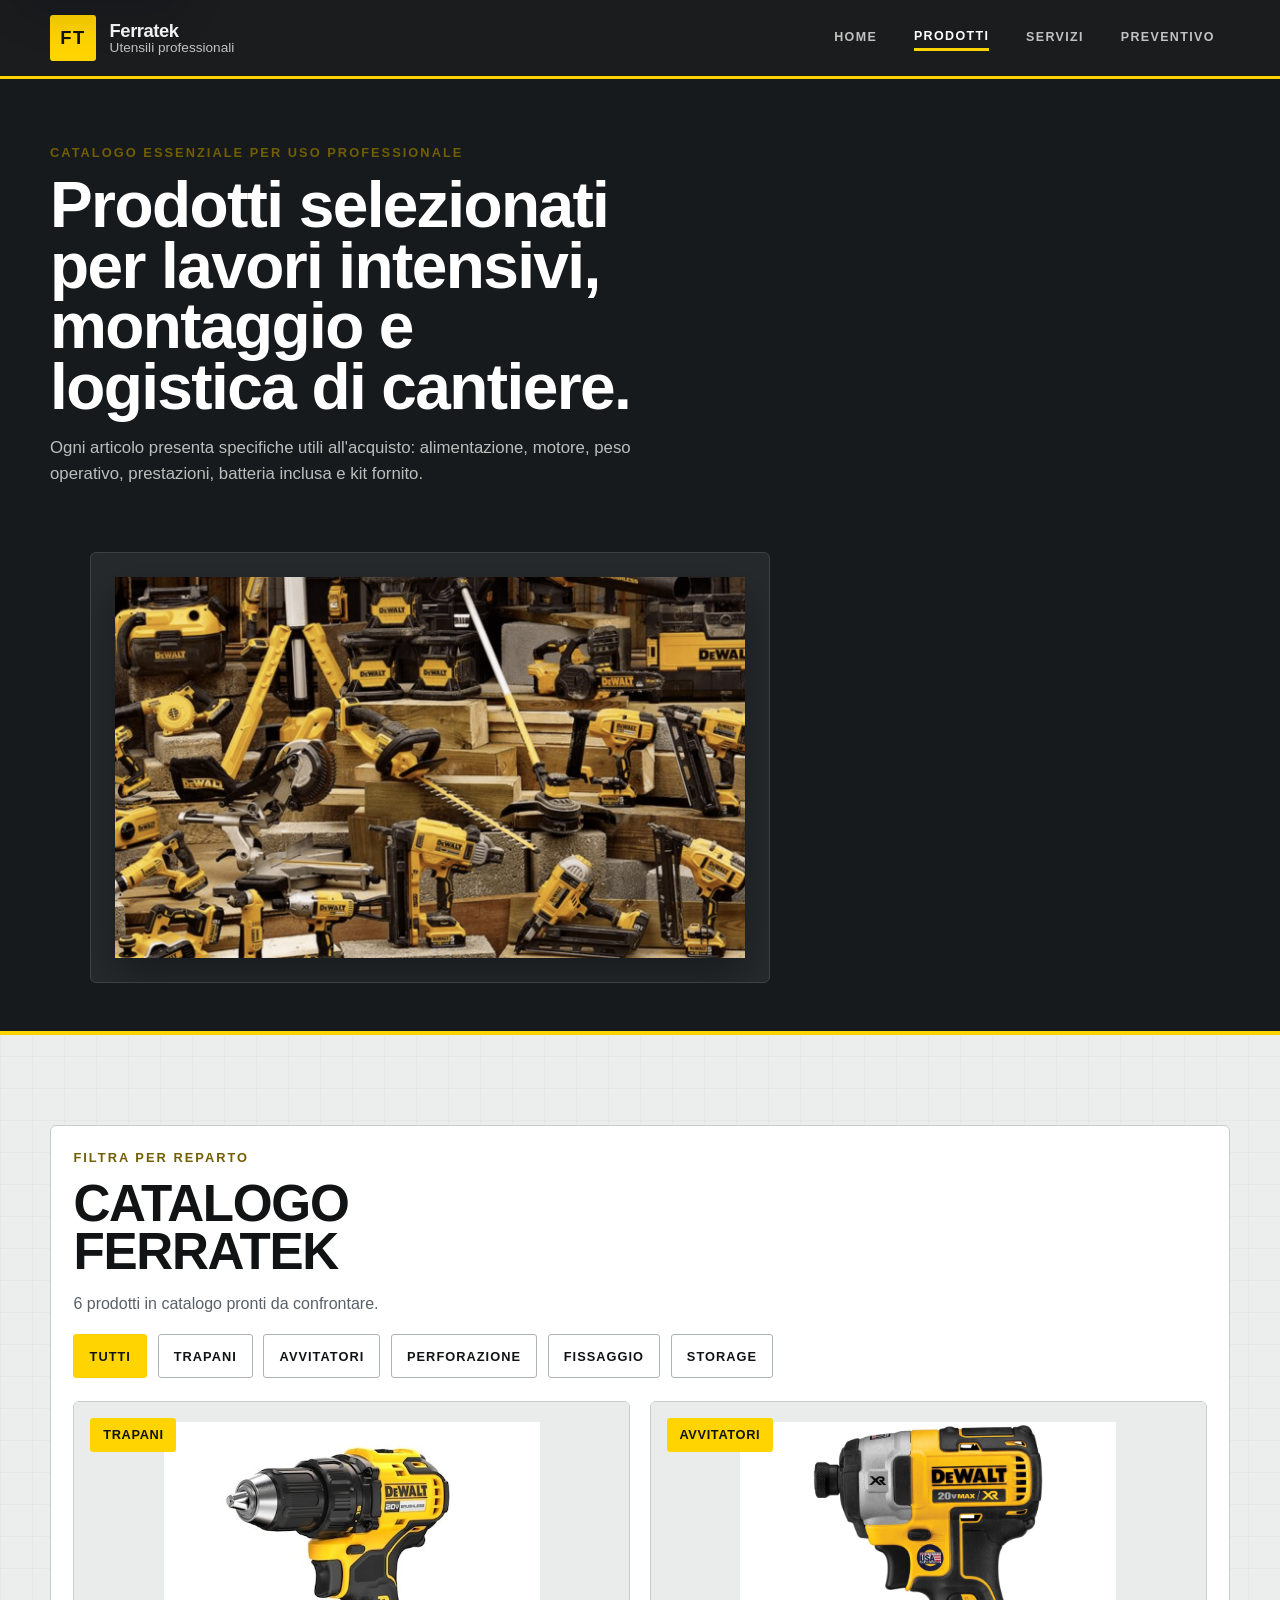
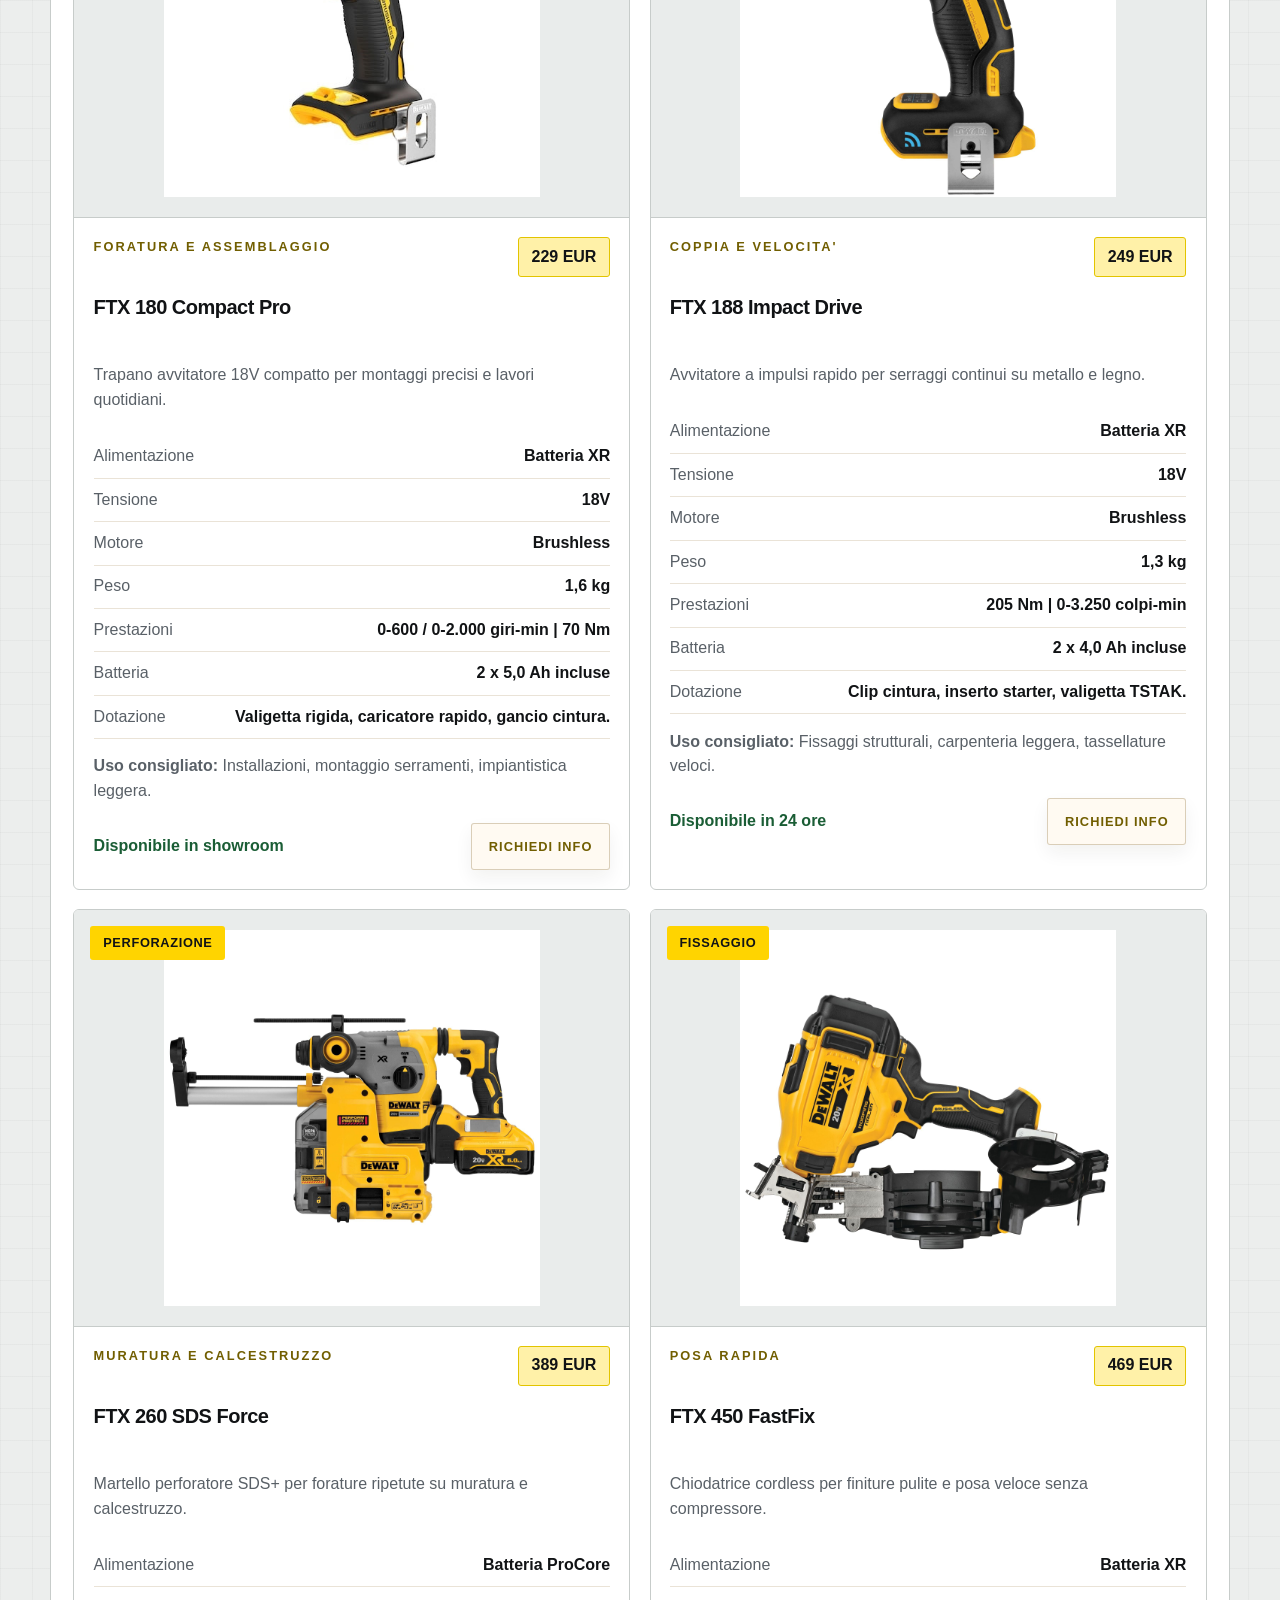
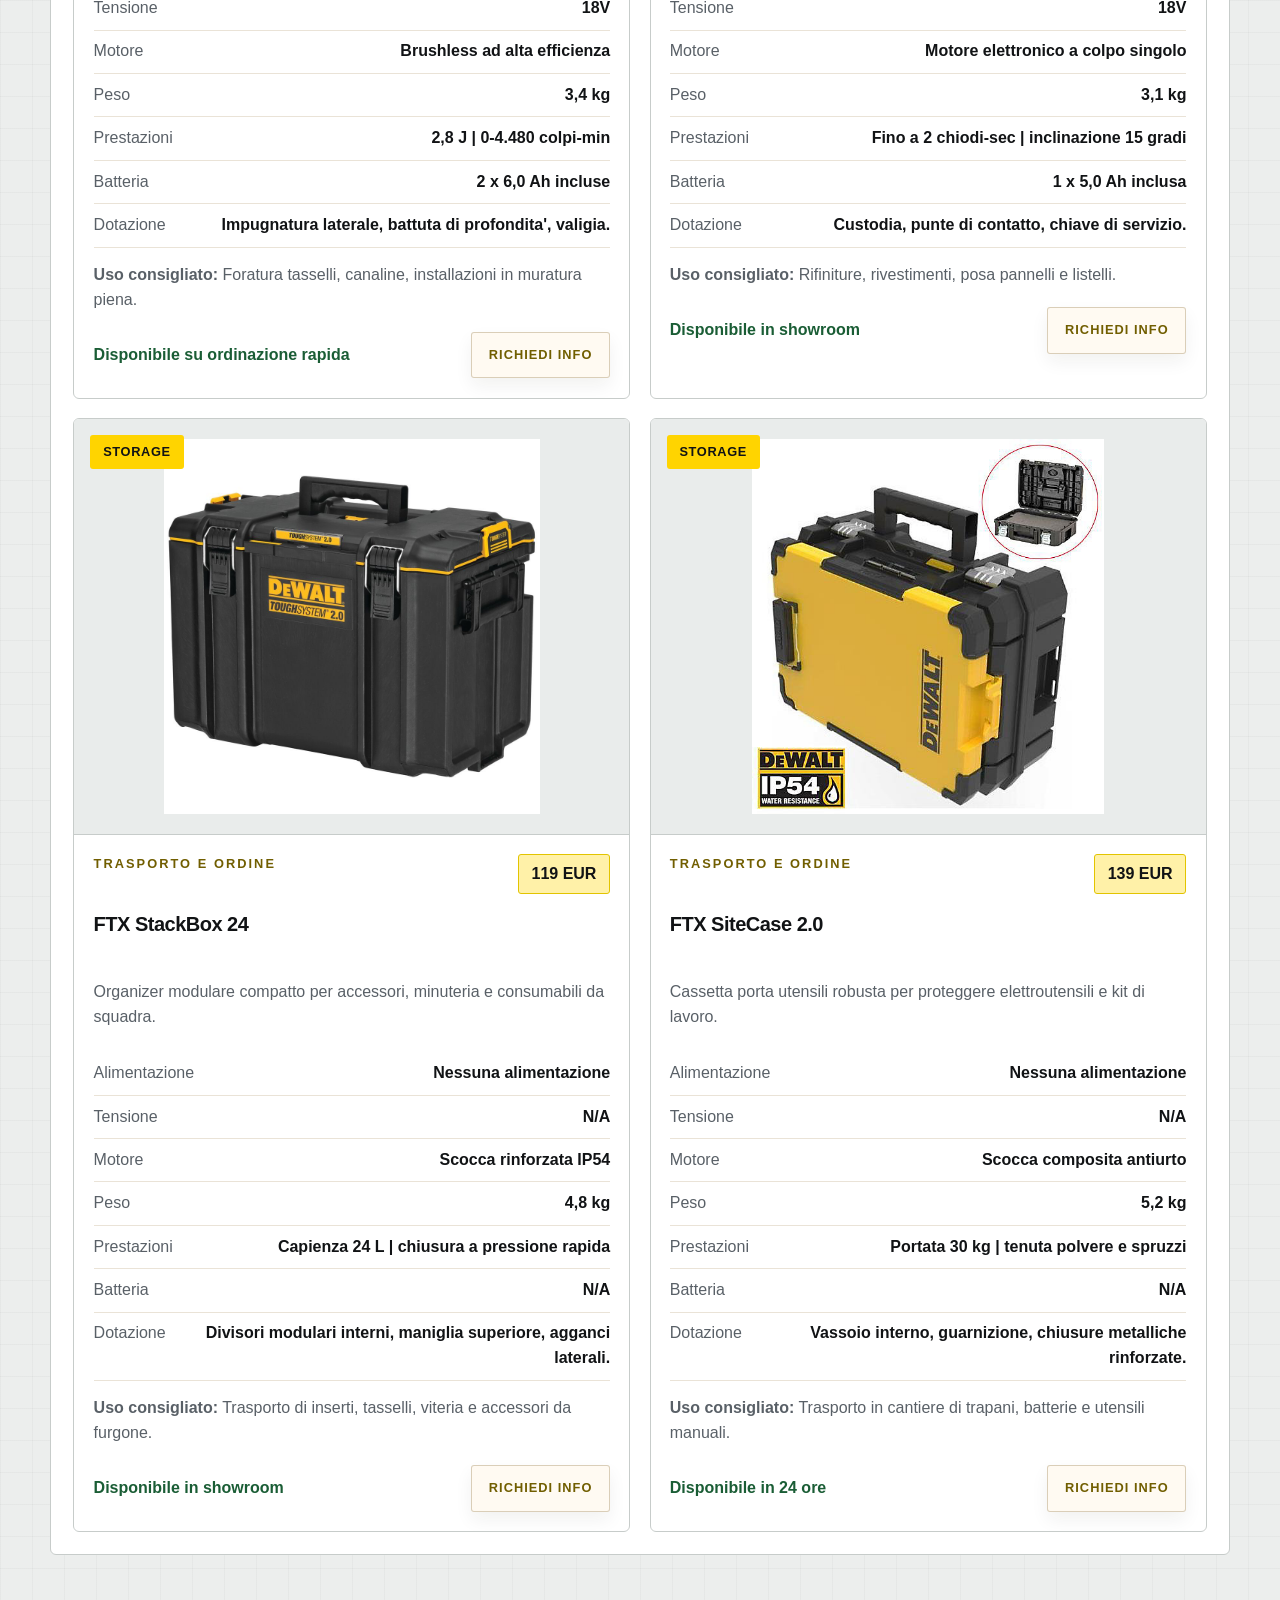
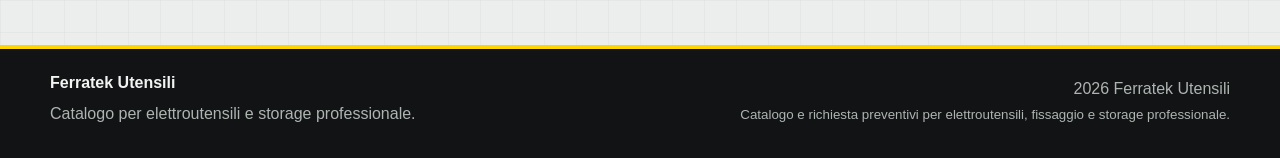
==== commit 3530c334: "UI updates and bug fixes" ====
--- a/products.html
+++ b/products.html
@@ -86,11 +86,11 @@
       <div class="container footer-inner">
         <div>
           <strong>Ferratek Utensili</strong>
-          <p>Catalogo demo per elettroutensili e storage professionale.</p>
+          <p>Catalogo per elettroutensili e storage professionale.</p>
         </div>
         <div class="footer-note">
           <p><span id="current-year"></span> Ferratek Utensili</p>
-          <small>Sito demo realizzato a scopo portfolio per presentazione servizi web.</small>
+          <small>Catalogo e richiesta preventivi per elettroutensili, fissaggio e storage professionale.</small>
         </div>
       </div>
     </footer>
--- a/assets/css/styles.css
+++ b/assets/css/styles.css
@@ -1340,3 +1340,453 @@
     transition: none !important;
   }
 }
+
+/* 2026 identity refresh: technical showroom */
+:root {
+  --bg: #eceeed;
+  --bg-strong: #ffffff;
+  --surface: #ffffff;
+  --surface-alt: #dde0df;
+  --ink: #111315;
+  --muted: #596067;
+  --line: #c7ccca;
+  --accent: #ffd400;
+  --accent-deep: #715e00;
+  --accent-soft: #fff1a8;
+  --shadow-lg: 0 18px 42px rgba(5, 9, 12, 0.16);
+  --shadow-sm: 0 8px 20px rgba(5, 9, 12, 0.08);
+  --radius-lg: 8px;
+  --radius-md: 6px;
+  --radius-sm: 4px;
+}
+
+body {
+  background-color: var(--bg);
+  background-image:
+    linear-gradient(rgba(17, 19, 21, 0.032) 1px, transparent 1px),
+    linear-gradient(90deg, rgba(17, 19, 21, 0.032) 1px, transparent 1px);
+  background-size: 32px 32px;
+  font-family: "Segoe UI", Arial, sans-serif;
+}
+
+.brand-copy strong,
+.hero-copy h1,
+.section-head h2,
+.catalog-copy h1,
+.catalog-toolbar h2,
+.service-copy h2,
+.contact-copy h2,
+.category-card-copy h3,
+.product-card h3 {
+  font-family: "Arial Narrow", "Franklin Gothic Medium", Arial, sans-serif;
+  font-weight: 900;
+  letter-spacing: -0.025em;
+}
+
+.site-header {
+  color: #f7f8f7;
+  background: rgba(17, 19, 21, 0.96);
+  border-bottom: 3px solid var(--accent);
+  backdrop-filter: blur(12px);
+}
+
+.header-inner {
+  min-height: 76px;
+}
+
+.brand-mark {
+  width: 46px;
+  height: 46px;
+  border-radius: 3px;
+  color: #111315;
+  background: var(--accent);
+  box-shadow: none;
+}
+
+.brand-copy span:last-child,
+.site-header .nav-link {
+  color: #bfc4c1;
+}
+
+.site-header .nav-link {
+  position: relative;
+  border-radius: 0;
+  text-transform: uppercase;
+  font-size: 0.78rem;
+  font-weight: 800;
+  letter-spacing: 0.11em;
+}
+
+.site-header .nav-link:hover,
+.site-header .nav-link:focus-visible,
+.site-header .nav-link.is-current {
+  color: #ffffff;
+  background: transparent;
+}
+
+.site-header .nav-link::after {
+  content: "";
+  position: absolute;
+  right: 0.95rem;
+  bottom: 0.42rem;
+  left: 0.95rem;
+  height: 3px;
+  background: var(--accent);
+  transform: scaleX(0);
+  transform-origin: left;
+  transition: transform 160ms ease;
+}
+
+.site-header .nav-link:hover::after,
+.site-header .nav-link:focus-visible::after,
+.site-header .nav-link.is-current::after {
+  transform: scaleX(1);
+}
+
+.hero-section {
+  min-height: 620px;
+  display: grid;
+  align-items: end;
+  padding: clamp(4.5rem, 9vw, 8rem) 0 3.5rem;
+  background:
+    linear-gradient(90deg, rgba(10, 12, 14, 0.96) 0%, rgba(10, 12, 14, 0.82) 42%, rgba(10, 12, 14, 0.24) 78%),
+    url("../../images/prodotti/2014-10-26+01.36.22-3424379172.jpg") center/cover no-repeat;
+}
+
+.hero-copy {
+  max-width: 760px;
+  padding: 0 0 0 1.5rem;
+  border: 0;
+  border-left: 6px solid var(--accent);
+  border-radius: 0;
+  background: transparent;
+  box-shadow: none;
+  backdrop-filter: none;
+}
+
+.hero-copy h1 {
+  max-width: 13ch;
+  font-size: clamp(3.1rem, 6vw, 6.5rem);
+  line-height: 0.88;
+  text-transform: uppercase;
+}
+
+.eyebrow {
+  color: var(--accent-deep);
+  letter-spacing: 0.16em;
+}
+
+.hero-copy .eyebrow {
+  color: var(--accent);
+}
+
+.button,
+.action-link,
+.filter-chip {
+  border-radius: 3px;
+  text-transform: uppercase;
+  font-size: 0.8rem;
+  font-weight: 900;
+  letter-spacing: 0.08em;
+}
+
+.button-primary,
+.filter-chip.is-active,
+.mobile-cta-primary {
+  color: #111315;
+  background: var(--accent);
+  box-shadow: none;
+}
+
+.hero-copy .button-secondary {
+  border-color: rgba(255, 255, 255, 0.48);
+  color: #ffffff;
+  background: rgba(17, 19, 21, 0.4);
+}
+
+.quick-actions a {
+  color: #ffffff;
+  border-bottom: 2px solid var(--accent);
+}
+
+.hero-metrics {
+  border-top: 1px solid rgba(255, 255, 255, 0.26);
+  padding-top: 1rem;
+}
+
+.hero-metrics article {
+  padding: 0;
+  border: 0;
+  border-radius: 0;
+  background: transparent;
+  box-shadow: none;
+}
+
+.hero-metrics strong {
+  color: var(--accent);
+  font-size: 1.75rem;
+}
+
+.trust-section {
+  padding: 0;
+  color: #ffffff;
+  background: #171a1d;
+  border-bottom: 1px solid #32373b;
+}
+
+.trust-grid {
+  gap: 0;
+}
+
+.trust-card {
+  min-height: 170px;
+  padding: 1.5rem;
+  border-width: 0 1px 0 0;
+  border-color: #363b3e;
+  border-radius: 0;
+  color: #ffffff;
+  background: transparent;
+  box-shadow: none;
+}
+
+.trust-card:first-child {
+  border-left: 1px solid #363b3e;
+}
+
+.trust-card strong::before {
+  content: "";
+  display: block;
+  width: 36px;
+  height: 4px;
+  margin-bottom: 1rem;
+  background: var(--accent);
+}
+
+.trust-card p {
+  color: #adb4b0;
+}
+
+.section-shell {
+  padding: clamp(4rem, 7vw, 6rem) 0;
+}
+
+.section-highlight {
+  background: #dfe2e1;
+  border-block: 1px solid #c9cecc;
+}
+
+.section-head h2,
+.service-copy h2,
+.contact-copy h2,
+.catalog-toolbar h2 {
+  max-width: 18ch;
+  font-size: clamp(2.3rem, 4vw, 4.5rem);
+  line-height: 0.94;
+  text-transform: uppercase;
+}
+
+.category-card,
+.product-card,
+.catalog-shell,
+.service-panel,
+.contact-cards article,
+.quote-form {
+  border-color: var(--line);
+  border-radius: var(--radius-md);
+  background: #ffffff;
+  box-shadow: none;
+}
+
+.category-card:hover,
+.category-card:focus-visible,
+.product-card:hover,
+.product-card:focus-within {
+  transform: translateY(-3px);
+  border-color: #858d89;
+  box-shadow: 0 14px 30px rgba(5, 9, 12, 0.12);
+}
+
+.category-card-image {
+  border-bottom: 4px solid var(--accent);
+  filter: saturate(0.82) contrast(1.06);
+}
+
+.product-image-wrap {
+  background: #e9eceb;
+  border-bottom: 1px solid var(--line);
+}
+
+.product-category,
+.price-tag,
+.compact-specs li {
+  border-radius: 3px;
+}
+
+.product-category {
+  color: #111315;
+  background: var(--accent);
+  font-weight: 900;
+}
+
+.price-tag {
+  color: #111315;
+  background: var(--accent-soft);
+  border: 1px solid #e2c400;
+}
+
+.compact-specs li {
+  background: #eff1f0;
+  border-left: 3px solid var(--accent);
+}
+
+.service-list li::before {
+  border-radius: 1px;
+  background: var(--accent);
+}
+
+.service-photo,
+.catalog-hero-figure {
+  border-radius: var(--radius-md);
+  box-shadow: none;
+}
+
+.catalog-hero {
+  color: #ffffff;
+  background: #171a1d;
+  border-bottom: 4px solid var(--accent);
+}
+
+.catalog-copy p:last-child {
+  color: #b9c0bc;
+}
+
+.catalog-hero-figure {
+  background: #262a2d;
+  border: 1px solid #3b4144;
+}
+
+.catalog-hero-figure img {
+  filter: drop-shadow(0 18px 22px rgba(0, 0, 0, 0.36));
+}
+
+.filter-chip {
+  border-color: #aeb4b1;
+  background: #ffffff;
+}
+
+.field input,
+.field textarea {
+  border-radius: 3px;
+  background: #f8f9f8;
+}
+
+.contact-section {
+  background: #f3f4f3;
+  border-top: 1px solid var(--line);
+}
+
+.site-footer {
+  color: #f2f4f2;
+  background: #111315;
+  border-top: 4px solid var(--accent);
+}
+
+.site-footer p,
+.footer-note small {
+  color: #aeb5b1;
+}
+
+@media (max-width: 780px) {
+  .site-header {
+    background: rgba(17, 19, 21, 0.98);
+  }
+
+  .nav-toggle {
+    border-radius: 3px;
+    border-color: #4c5350;
+    background: #23272a;
+    box-shadow: none;
+  }
+
+  .nav-toggle span {
+    background: #ffffff;
+  }
+
+  .site-nav {
+    border-radius: 3px;
+    color: #ffffff;
+    background: #171a1d;
+    border-color: #3a4043;
+  }
+
+  .hero-section {
+    min-height: calc(100svh - 76px);
+    padding-bottom: 2.2rem;
+  }
+
+  .hero-copy {
+    padding: 1rem 0 0;
+    border-top: 5px solid var(--accent);
+    border-left: 0;
+  }
+
+  .trust-grid {
+    grid-template-columns: repeat(2, minmax(0, 1fr));
+  }
+
+  .trust-card:nth-child(odd) {
+    border-left: 1px solid #363b3e;
+  }
+
+  .trust-card {
+    border-bottom: 1px solid #363b3e;
+  }
+
+  .catalog-toolbar {
+    border-radius: 3px 3px 0 0;
+    background: rgba(255, 255, 255, 0.97);
+    border-color: var(--line);
+  }
+
+  .mobile-cta-bar {
+    border-radius: 4px;
+    border-color: #3a4043;
+    background: rgba(17, 19, 21, 0.96);
+  }
+
+  .mobile-cta-bar a {
+    color: #ffffff;
+    border-radius: 2px;
+  }
+
+  .mobile-cta-bar .mobile-cta-primary {
+    color: #111315;
+  }
+}
+
+@media (max-width: 420px) {
+  .hero-copy h1 {
+    font-size: clamp(2.6rem, 14vw, 3.6rem);
+  }
+}
+
+@media (prefers-reduced-motion: reduce) {
+  .site-header .nav-link::after {
+    transition: none;
+  }
+}
+
+/* Navigation state: hover is temporary; the underline marks only the page. */
+.site-header .nav-link:hover::after,
+.site-header .nav-link:focus-visible::after {
+  transform: scaleX(0);
+}
+
+.site-header .nav-link.is-current::after {
+  transform: scaleX(1);
+}
+
+.site-header .nav-link:focus-visible {
+  outline: 2px solid var(--accent);
+  outline-offset: 2px;
+}
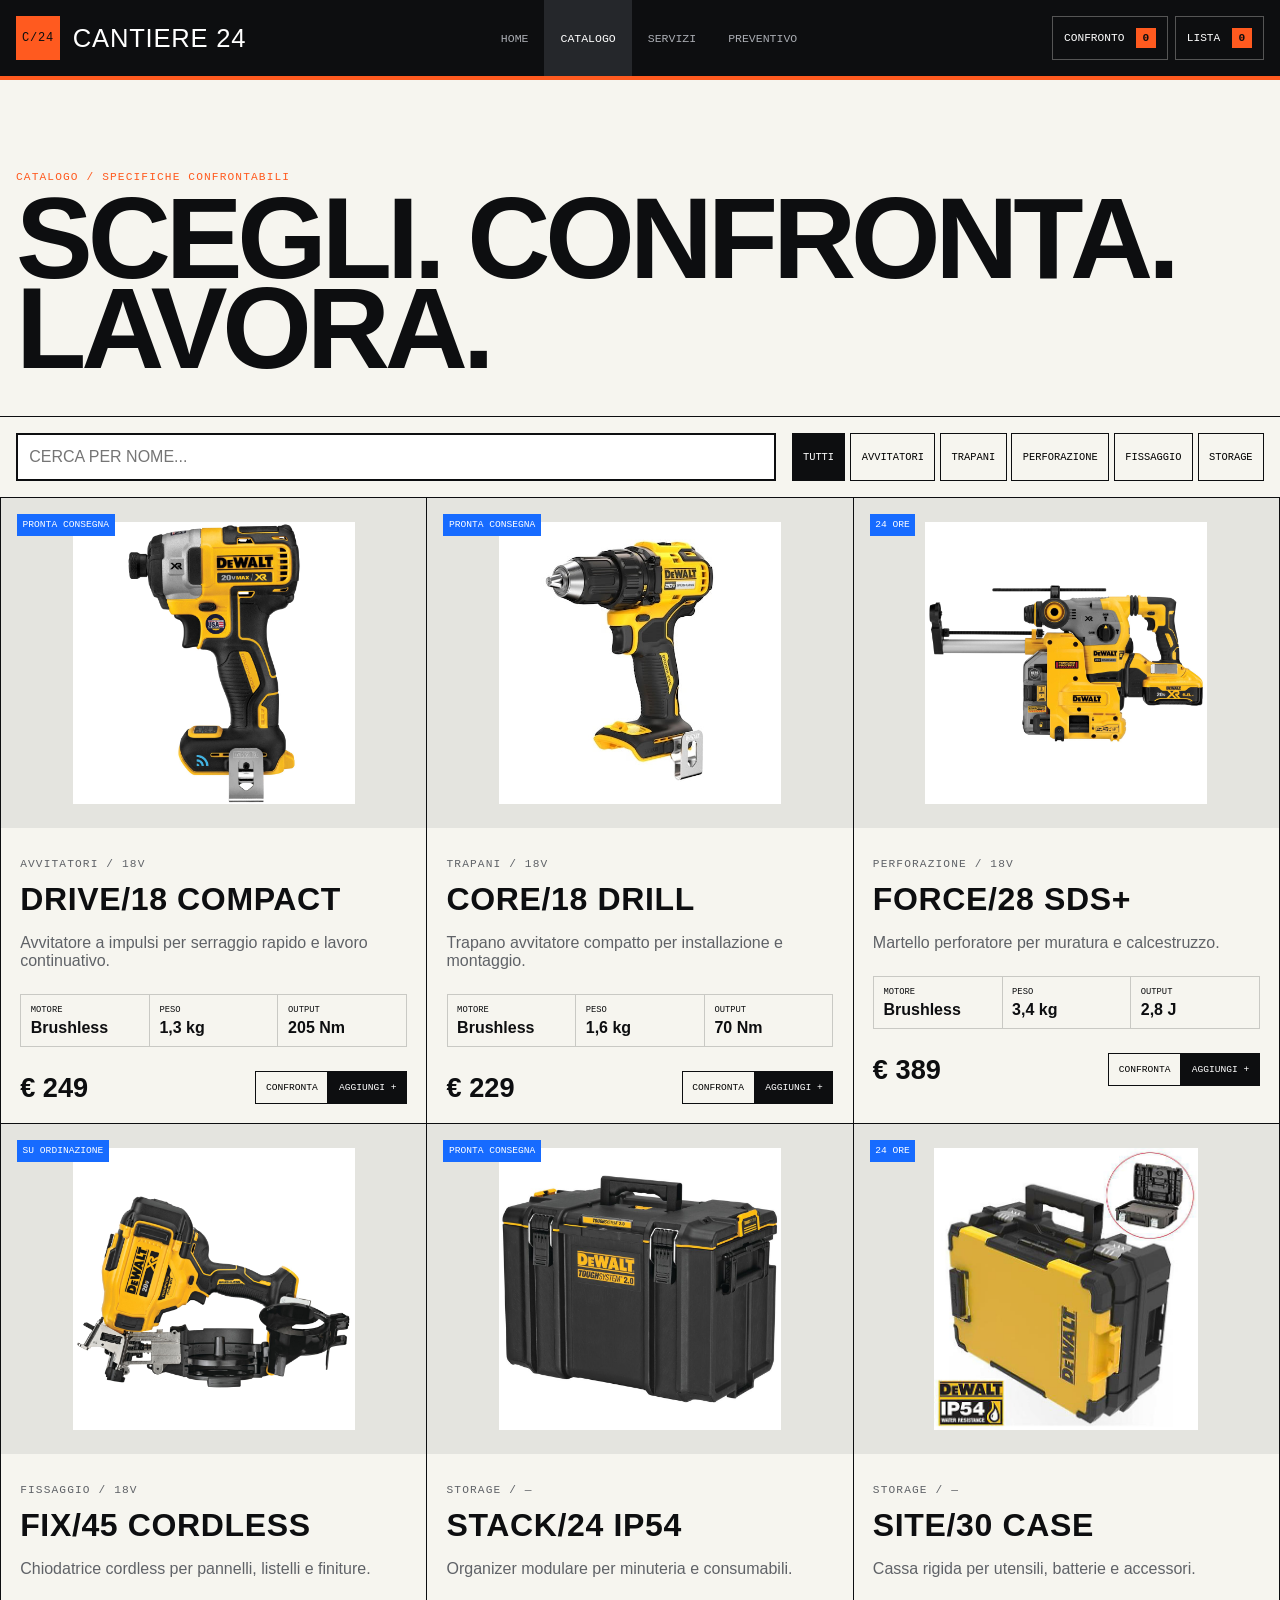
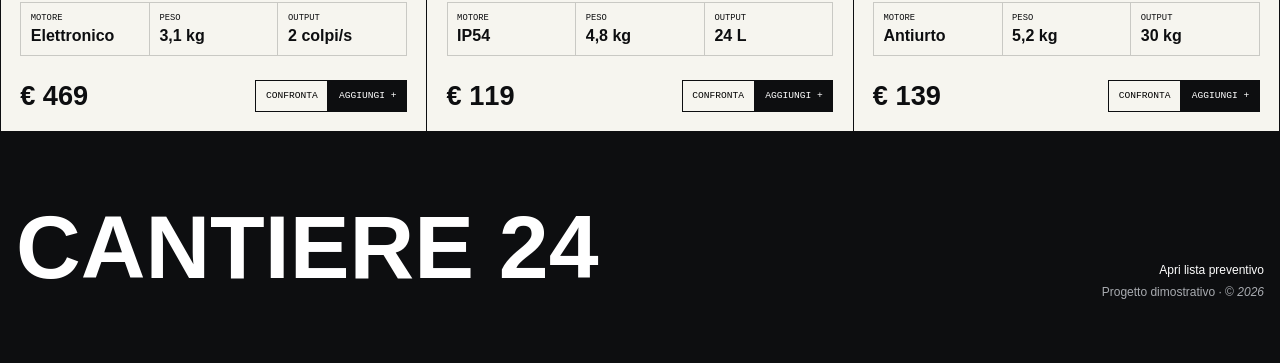
==== commit e10f0fcf: "Rebuild site as Cantiere 24" ====
--- a/products.html
+++ b/products.html
@@ -1,101 +1 @@
-<!DOCTYPE html>
-<html lang="it">
-  <head>
-    <meta charset="UTF-8" />
-    <meta name="viewport" content="width=device-width, initial-scale=1.0" />
-    <title>Catalogo Prodotti | Ferratek Utensili</title>
-    <meta
-      name="description"
-      content="Catalogo Ferratek Utensili con trapani, avvitatori, fissaggio e soluzioni storage per professionisti."
-    />
-    <link rel="stylesheet" href="assets/css/styles.css" />
-  </head>
-  <body data-page="products">
-    <a class="skip-link" href="#main-content">Salta al contenuto</a>
-    <header class="site-header">
-      <div class="container header-inner">
-        <a class="brand" href="index.html" aria-label="Ferratek Utensili">
-          <span class="brand-mark">FT</span>
-          <span class="brand-copy">
-            <strong>Ferratek</strong>
-            <span>Utensili professionali</span>
-          </span>
-        </a>
-        <button
-          class="nav-toggle"
-          type="button"
-          aria-expanded="false"
-          aria-controls="site-nav"
-          aria-label="Apri menu di navigazione"
-        >
-          <span></span>
-          <span></span>
-          <span></span>
-        </button>
-        <nav class="site-nav" id="site-nav" aria-label="Navigazione principale">
-          <a class="nav-link" href="index.html">Home</a>
-          <a class="nav-link is-current" href="products.html">Prodotti</a>
-          <a class="nav-link" href="index.html#servizi">Servizi</a>
-          <a class="nav-link" href="index.html#preventivo">Preventivo</a>
-        </nav>
-      </div>
-    </header>
-
-    <main id="main-content">
-      <section class="catalog-hero">
-        <div class="container catalog-hero-layout">
-          <div class="catalog-copy" data-reveal>
-            <p class="eyebrow">Catalogo essenziale per uso professionale</p>
-            <h1>Prodotti selezionati per lavori intensivi, montaggio e logistica di cantiere.</h1>
-            <p>
-              Ogni articolo presenta specifiche utili all'acquisto: alimentazione,
-              motore, peso operativo, prestazioni, batteria inclusa e kit fornito.
-            </p>
-          </div>
-          <figure class="catalog-hero-figure" data-reveal>
-            <img
-              src="images/prodotti/DeWalt-Power-Tools-2783511057.png"
-              alt="Banco espositivo di elettroutensili professionali"
-              loading="eager"
-            />
-          </figure>
-        </div>
-      </section>
-
-      <section class="section-shell catalog-section">
-        <div class="container catalog-shell">
-          <div class="catalog-toolbar">
-            <div class="catalog-toolbar-copy">
-              <p class="eyebrow">Filtra per reparto</p>
-              <h2>Catalogo Ferratek</h2>
-              <p id="catalog-status" class="catalog-status"></p>
-            </div>
-            <div id="catalog-filters" class="filter-row" aria-label="Filtri prodotto"></div>
-          </div>
-          <div id="product-grid" class="product-grid"></div>
-        </div>
-      </section>
-    </main>
-
-    <nav class="mobile-cta-bar" aria-label="Azioni rapide mobile">
-      <a href="index.html">Home</a>
-      <a class="mobile-cta-primary" href="index.html#preventivo">Preventivo</a>
-    </nav>
-
-    <footer class="site-footer">
-      <div class="container footer-inner">
-        <div>
-          <strong>Ferratek Utensili</strong>
-          <p>Catalogo per elettroutensili e storage professionale.</p>
-        </div>
-        <div class="footer-note">
-          <p><span id="current-year"></span> Ferratek Utensili</p>
-          <small>Catalogo e richiesta preventivi per elettroutensili, fissaggio e storage professionale.</small>
-        </div>
-      </div>
-    </footer>
-
-    <script src="assets/js/products.js" defer></script>
-    <script src="assets/js/main.js" defer></script>
-  </body>
-</html>
+<!doctype html><html lang="it"><head><meta charset="UTF-8"><meta name="viewport" content="width=device-width,initial-scale=1"><meta name="description" content="Catalogo tecnico Cantiere 24."><title>Catalogo — Cantiere 24</title><link rel="stylesheet" href="assets/css/styles.css"></head><body data-page="catalogue"><header class="site-header"><a class="brand" href="index.html"><span class="brand-mark">C/24</span>CANTIERE 24</a><button class="nav-toggle" aria-controls="nav" aria-expanded="false"><span></span><span></span><span></span></button><nav id="nav" class="site-nav"><a data-nav="home" href="index.html">Home</a><a data-nav="catalogue" href="products.html">Catalogo</a><a data-nav="services" href="services.html">Servizi</a><a data-nav="quote" href="quote.html">Preventivo</a></nav><div class="header-tools"><a href="#compare">Confronto <b data-compare-count>0</b></a><a href="quote.html">Lista <b data-quote-count>0</b></a></div></header><main><header class="page-header"><p class="kicker">Catalogo / Specifiche confrontabili</p><h1 class="page-title">Scegli. Confronta. Lavora.</h1></header><div class="catalog-tools"><input data-search type="search" placeholder="CERCA PER NOME..." aria-label="Cerca prodotto"><div class="categories" data-categories></div></div><section class="product-grid" data-products></section></main><aside id="compare" class="compare-panel" data-compare-panel hidden></aside><footer class="site-footer"><strong>CANTIERE 24</strong><div><a href="quote.html">Apri lista preventivo</a><span>Progetto dimostrativo · © <i data-year></i></span></div></footer><script src="assets/js/products.js"></script><script src="assets/js/main.js"></script></body></html>
--- a/assets/css/styles.css
+++ b/assets/css/styles.css
@@ -1,1792 +1,4 @@
-:root {
-  --bg: #f7f3ea;
-  --bg-strong: #fffdf9;
-  --surface: #fffaf1;
-  --surface-alt: #efe6d4;
-  --ink: #1d201c;
-  --muted: #636458;
-  --line: #d9ccb6;
-  --accent: #efb208;
-  --accent-deep: #b77200;
-  --accent-soft: #ffe7a3;
-  --shadow-lg: 0 22px 50px rgba(35, 31, 19, 0.12);
-  --shadow-sm: 0 10px 24px rgba(35, 31, 19, 0.08);
-  --radius-lg: 28px;
-  --radius-md: 20px;
-  --radius-sm: 14px;
-  --container: min(1180px, calc(100vw - 2rem));
-}
-
-*,
-*::before,
-*::after {
-  box-sizing: border-box;
-}
-
-html {
-  scroll-behavior: smooth;
-}
-
-body {
-  margin: 0;
-  font-family: "Trebuchet MS", "Segoe UI", sans-serif;
-  color: var(--ink);
-  background:
-    radial-gradient(circle at top right, rgba(255, 215, 94, 0.24), transparent 28%),
-    linear-gradient(180deg, #fcf8ef 0%, var(--bg) 52%, #f3ecde 100%);
-  line-height: 1.55;
-}
-
-img {
-  display: block;
-  max-width: 100%;
-}
-
-a {
-  color: inherit;
-  text-decoration: none;
-}
-
-button,
-input,
-textarea {
-  font: inherit;
-}
-
-button {
-  cursor: pointer;
-}
-
-.container {
-  width: var(--container);
-  margin: 0 auto;
-}
-
-.site-header {
-  position: sticky;
-  top: 0;
-  z-index: 20;
-  backdrop-filter: blur(16px);
-  background: rgba(255, 250, 241, 0.88);
-  border-bottom: 1px solid rgba(217, 204, 182, 0.65);
-}
-
-.header-inner {
-  display: flex;
-  align-items: center;
-  justify-content: space-between;
-  gap: 1.25rem;
-  min-height: 84px;
-}
-
-.brand {
-  display: inline-flex;
-  align-items: center;
-  gap: 0.85rem;
-  min-width: 0;
-}
-
-.brand-mark {
-  display: inline-grid;
-  place-items: center;
-  width: 48px;
-  height: 48px;
-  border-radius: 16px;
-  background: linear-gradient(135deg, #ffcb39, #d89200);
-  color: #241f12;
-  font-family: "Arial Narrow", "Franklin Gothic Medium", sans-serif;
-  font-size: 1.15rem;
-  font-weight: 800;
-  letter-spacing: 0.08em;
-  box-shadow: var(--shadow-sm);
-}
-
-.brand-copy {
-  display: flex;
-  flex-direction: column;
-  line-height: 1.05;
-}
-
-.brand-copy strong,
-.hero-copy h1,
-.section-head h2,
-.catalog-copy h1,
-.catalog-toolbar h2,
-.service-copy h2,
-.contact-copy h2 {
-  font-family: "Arial Narrow", "Franklin Gothic Medium", sans-serif;
-  letter-spacing: 0.01em;
-}
-
-.brand-copy strong {
-  font-size: 1.15rem;
-}
-
-.brand-copy span:last-child {
-  font-size: 0.85rem;
-  color: var(--muted);
-}
-
-.site-nav {
-  display: flex;
-  flex-wrap: wrap;
-  justify-content: flex-end;
-  gap: 0.4rem;
-}
-
-.nav-toggle {
-  display: none;
-  align-items: center;
-  justify-content: center;
-  width: 48px;
-  height: 48px;
-  padding: 0;
-  border: 1px solid rgba(217, 204, 182, 0.9);
-  border-radius: 16px;
-  background: rgba(255, 250, 241, 0.94);
-  box-shadow: var(--shadow-sm);
-}
-
-.nav-toggle span {
-  position: absolute;
-  width: 18px;
-  height: 2px;
-  border-radius: 999px;
-  background: var(--ink);
-  transition: transform 180ms ease, opacity 180ms ease;
-}
-
-.nav-toggle span:nth-child(1) {
-  transform: translateY(-6px);
-}
-
-.nav-toggle span:nth-child(3) {
-  transform: translateY(6px);
-}
-
-.nav-toggle.is-open span:nth-child(1) {
-  transform: rotate(45deg);
-}
-
-.nav-toggle.is-open span:nth-child(2) {
-  opacity: 0;
-}
-
-.nav-toggle.is-open span:nth-child(3) {
-  transform: rotate(-45deg);
-}
-
-.nav-link {
-  padding: 0.72rem 0.95rem;
-  border-radius: 999px;
-  color: var(--muted);
-  font-size: 0.95rem;
-  transition: background-color 160ms ease, color 160ms ease, transform 160ms ease;
-}
-
-.nav-link:hover,
-.nav-link:focus-visible,
-.nav-link.is-current {
-  color: var(--ink);
-  background: rgba(255, 226, 134, 0.34);
-  transform: translateY(-1px);
-}
-
-.hero-section,
-.catalog-hero {
-  position: relative;
-  overflow: clip;
-}
-
-.hero-section {
-  padding: 2.6rem 0 2.1rem;
-  background:
-    linear-gradient(90deg, rgba(25, 23, 18, 0.84) 0%, rgba(25, 23, 18, 0.62) 42%, rgba(25, 23, 18, 0.24) 100%),
-    url("../../images/prodotti/2014-10-26+01.36.22-3424379172.jpg") center/cover no-repeat;
-}
-
-.hero-layout,
-.catalog-hero-layout,
-.service-layout,
-.contact-layout {
-  display: grid;
-  gap: 2rem;
-}
-
-.hero-layout,
-.catalog-hero-layout {
-  grid-template-columns: minmax(0, 760px);
-  align-items: center;
-}
-
-.hero-copy h1,
-.catalog-copy h1 {
-  margin: 0 0 1rem;
-  font-size: clamp(2.8rem, 5vw, 5.2rem);
-  line-height: 0.95;
-  text-wrap: balance;
-}
-
-.hero-text,
-.catalog-copy p:last-child,
-.contact-copy p,
-.service-copy p {
-  max-width: 64ch;
-  color: var(--muted);
-  font-size: 1.05rem;
-}
-
-.eyebrow {
-  margin: 0 0 0.75rem;
-  color: var(--accent-deep);
-  text-transform: uppercase;
-  font-size: 0.8rem;
-  letter-spacing: 0.12em;
-  font-weight: 800;
-}
-
-.hero-actions {
-  display: flex;
-  flex-wrap: wrap;
-  gap: 0.9rem;
-  margin-top: 1.7rem;
-}
-
-.hero-copy {
-  padding: clamp(1.2rem, 1.6vw, 1.6rem);
-  border-radius: var(--radius-lg);
-  background: linear-gradient(180deg, rgba(255, 251, 243, 0.16), rgba(255, 251, 243, 0.1));
-  border: 1px solid rgba(255, 243, 214, 0.26);
-  box-shadow: var(--shadow-lg);
-  backdrop-filter: blur(8px);
-}
-
-.hero-copy h1,
-.hero-copy .hero-text,
-.hero-copy .hero-metrics span {
-  color: #fff7e5;
-}
-
-.hero-copy .eyebrow {
-  color: #ffd15a;
-}
-
-.hero-copy .button-secondary {
-  border-color: rgba(255, 244, 212, 0.35);
-  background: rgba(255, 251, 243, 0.12);
-  color: #fff7e5;
-}
-
-.button {
-  display: inline-flex;
-  align-items: center;
-  justify-content: center;
-  min-height: 52px;
-  padding: 0.9rem 1.3rem;
-  border-radius: 999px;
-  border: 1px solid transparent;
-  font-weight: 700;
-  transition: transform 180ms ease, box-shadow 180ms ease, background-color 180ms ease;
-}
-
-.button:hover,
-.button:focus-visible,
-.filter-chip:hover,
-.filter-chip:focus-visible,
-.text-link:hover,
-.text-link:focus-visible {
-  transform: translateY(-2px);
-}
-
-.button-primary {
-  background: linear-gradient(135deg, #ffc92f, #d89100);
-  color: #221d12;
-  box-shadow: var(--shadow-sm);
-}
-
-.button-secondary {
-  border-color: var(--line);
-  background: rgba(255, 255, 255, 0.6);
-}
-
-.hero-metrics {
-  display: grid;
-  grid-template-columns: repeat(3, minmax(0, 1fr));
-  gap: 0.85rem;
-  margin-top: 1.4rem;
-}
-
-.hero-metrics article {
-  padding: 1rem 1rem 1.1rem;
-  border-radius: var(--radius-md);
-  background: rgba(255, 251, 243, 0.14);
-  border: 1px solid rgba(255, 243, 214, 0.22);
-  box-shadow: var(--shadow-sm);
-}
-
-.hero-metrics strong {
-  display: block;
-  font-size: 1.4rem;
-  margin-bottom: 0.15rem;
-  color: #fffdf7;
-}
-
-.hero-metrics span {
-  color: #f4ead4;
-  font-size: 0.92rem;
-}
-
-.service-photo,
-.catalog-hero-figure {
-  overflow: hidden;
-  border-radius: var(--radius-lg);
-  box-shadow: var(--shadow-lg);
-}
-
-.service-photo img,
-.catalog-hero-figure img {
-  width: 100%;
-  height: 100%;
-  object-fit: cover;
-}
-
-.catalog-hero-figure img {
-  object-fit: contain;
-}
-
-.trust-section {
-  padding-top: 1.75rem;
-  padding-bottom: 1.5rem;
-}
-
-.trust-grid {
-  display: grid;
-  grid-template-columns: repeat(4, minmax(0, 1fr));
-  gap: 1rem;
-}
-
-.trust-card,
-.service-panel,
-.contact-cards article,
-.quote-form,
-.category-card,
-.product-card,
-.catalog-shell {
-  background: rgba(255, 251, 243, 0.9);
-  border: 1px solid rgba(217, 204, 182, 0.95);
-  box-shadow: var(--shadow-sm);
-}
-
-.trust-card {
-  padding: 1.25rem;
-  border-radius: var(--radius-md);
-}
-
-.trust-card strong {
-  display: block;
-  margin-bottom: 0.45rem;
-  font-size: 1.03rem;
-}
-
-.trust-card p {
-  margin: 0;
-  color: var(--muted);
-}
-
-.section-shell {
-  padding: 3.4rem 0;
-}
-
-.section-highlight {
-  background:
-    linear-gradient(180deg, rgba(255, 231, 163, 0.15), transparent 14%),
-    linear-gradient(180deg, rgba(255, 255, 255, 0.42), rgba(255, 255, 255, 0));
-}
-
-.section-head {
-  display: flex;
-  align-items: end;
-  justify-content: space-between;
-  gap: 1.5rem;
-  margin-bottom: 1.5rem;
-}
-
-.section-head h2,
-.service-copy h2,
-.contact-copy h2,
-.catalog-toolbar h2 {
-  margin: 0;
-  font-size: clamp(2rem, 3vw, 3.3rem);
-  line-height: 1;
-  text-wrap: balance;
-}
-
-.text-link {
-  color: var(--accent-deep);
-  font-weight: 700;
-  transition: transform 180ms ease, color 180ms ease;
-}
-
-.action-link {
-  display: inline-flex;
-  align-items: center;
-  padding: 0.78rem 1.05rem;
-  border: 1px solid rgba(217, 204, 182, 0.95);
-  border-radius: 999px;
-  background: rgba(255, 250, 241, 0.92);
-  box-shadow: 0 8px 18px rgba(35, 31, 19, 0.06);
-}
-
-.section-action-link {
-  flex-shrink: 0;
-  padding: 0.95rem 1.3rem;
-  white-space: nowrap;
-}
-
-.text-link:hover,
-.text-link:focus-visible {
-  color: #8b5900;
-}
-
-.action-link:hover,
-.action-link:focus-visible {
-  border-color: rgba(215, 145, 0, 0.38);
-  background: #fffdf8;
-  box-shadow: 0 14px 24px rgba(35, 31, 19, 0.09);
-}
-
-.category-grid {
-  display: grid;
-  grid-template-columns: repeat(5, minmax(0, 1fr));
-  gap: 1rem;
-}
-
-.category-card {
-  display: flex;
-  flex-direction: column;
-  border-radius: var(--radius-md);
-  overflow: hidden;
-  transition: transform 180ms ease, box-shadow 180ms ease;
-}
-
-.category-card:hover,
-.category-card:focus-visible,
-.product-card:hover,
-.product-card:focus-within {
-  transform: translateY(-4px);
-  box-shadow: 0 28px 50px rgba(35, 31, 19, 0.13);
-}
-
-.category-card-image {
-  aspect-ratio: 4 / 3;
-  overflow: hidden;
-}
-
-.category-card-image img {
-  width: 100%;
-  height: 100%;
-  object-fit: cover;
-}
-
-.category-card-storage .category-card-image img {
-  transform: scale(1.32);
-  transform-origin: center;
-  object-position: center 52%;
-}
-
-.category-card-copy {
-  display: flex;
-  flex: 1;
-  flex-direction: column;
-  padding: 1rem;
-}
-
-.category-card-copy h3,
-.product-card h3 {
-  margin: 0 0 0.55rem;
-  font-size: 1.25rem;
-}
-
-.category-card-copy p:not(.eyebrow),
-.product-tagline,
-.catalog-status,
-.product-specs span,
-.use-case,
-.form-disclaimer,
-.field-note,
-.footer-note small,
-.site-footer p {
-  color: var(--muted);
-}
-
-.category-card-copy p:not(.eyebrow) {
-  margin: 0 0 1rem;
-}
-
-.category-meta {
-  margin-top: auto;
-  color: var(--ink);
-  font-weight: 700;
-}
-
-.featured-grid,
-.product-grid {
-  display: grid;
-  gap: 1.2rem;
-}
-
-.featured-grid {
-  grid-template-columns: repeat(3, minmax(0, 1fr));
-}
-
-.product-grid {
-  grid-template-columns: repeat(2, minmax(0, 1fr));
-}
-
-.product-card {
-  border-radius: var(--radius-lg);
-  overflow: hidden;
-}
-
-.product-image-wrap {
-  position: relative;
-  aspect-ratio: 4 / 3;
-  background:
-    linear-gradient(180deg, rgba(255, 238, 188, 0.28), rgba(255, 255, 255, 0)),
-    #f6efe1;
-}
-
-.product-image-wrap img {
-  width: 100%;
-  height: 100%;
-  object-fit: contain;
-  padding: 1.25rem;
-}
-
-.product-category {
-  position: absolute;
-  left: 1rem;
-  top: 1rem;
-  padding: 0.45rem 0.8rem;
-  border-radius: 999px;
-  background: rgba(29, 32, 28, 0.84);
-  color: #fff8ea;
-  font-size: 0.8rem;
-  letter-spacing: 0.05em;
-  text-transform: uppercase;
-}
-
-.product-card-body {
-  display: flex;
-  flex-direction: column;
-  gap: 0.95rem;
-  padding: 1.2rem;
-}
-
-.product-topline {
-  display: flex;
-  align-items: start;
-  justify-content: space-between;
-  gap: 1rem;
-}
-
-.product-topline .eyebrow {
-  margin: 0;
-}
-
-.price-tag {
-  flex-shrink: 0;
-  display: inline-flex;
-  align-items: center;
-  justify-content: center;
-  min-width: 88px;
-  min-height: 40px;
-  padding: 0.35rem 0.8rem;
-  border-radius: 999px;
-  background: var(--accent-soft);
-  color: #5a3d00;
-  font-weight: 800;
-}
-
-.product-specs,
-.compact-specs,
-.service-list,
-.service-panel dl {
-  margin: 0;
-  padding: 0;
-  list-style: none;
-}
-
-.product-specs {
-  display: grid;
-  gap: 0.55rem;
-}
-
-.product-specs li {
-  display: flex;
-  justify-content: space-between;
-  gap: 1rem;
-  padding-bottom: 0.55rem;
-  border-bottom: 1px solid rgba(217, 204, 182, 0.55);
-}
-
-.product-specs strong {
-  text-align: right;
-}
-
-.compact-specs {
-  display: grid;
-  grid-template-columns: repeat(3, minmax(0, 1fr));
-  gap: 0.75rem;
-}
-
-.compact-specs li {
-  padding: 0.85rem 0.75rem;
-  border-radius: var(--radius-sm);
-  background: #fff6dd;
-}
-
-.compact-specs strong,
-.compact-specs span {
-  display: block;
-}
-
-.compact-specs strong {
-  margin-bottom: 0.22rem;
-}
-
-.compact-specs span {
-  font-size: 0.84rem;
-  color: var(--muted);
-}
-
-.use-case {
-  margin: 0;
-}
-
-.product-footer {
-  display: flex;
-  align-items: center;
-  justify-content: space-between;
-  gap: 1rem;
-  margin-top: auto;
-  padding-top: 0.25rem;
-}
-
-.availability {
-  font-weight: 700;
-  color: #1a5d35;
-}
-
-.service-layout,
-.contact-layout {
-  grid-template-columns: repeat(2, minmax(0, 1fr));
-  align-items: center;
-}
-
-.service-list {
-  display: grid;
-  gap: 0.7rem;
-  margin-top: 1.4rem;
-}
-
-.service-list li {
-  position: relative;
-  padding-left: 1.4rem;
-}
-
-.service-list li::before {
-  content: "";
-  position: absolute;
-  left: 0;
-  top: 0.55rem;
-  width: 0.55rem;
-  height: 0.55rem;
-  border-radius: 50%;
-  background: linear-gradient(135deg, #ffc92f, #d89100);
-}
-
-.service-visual {
-  display: grid;
-  grid-template-columns: 1fr 0.92fr;
-  gap: 1rem;
-}
-
-.service-photo {
-  min-height: 360px;
-}
-
-.service-photo img {
-  object-position: center;
-}
-
-.service-panel {
-  align-self: end;
-  padding: 1.2rem;
-  border-radius: var(--radius-md);
-}
-
-.service-panel h3 {
-  margin-top: 0;
-}
-
-.service-panel dl {
-  display: grid;
-  gap: 1rem;
-}
-
-.service-panel dt {
-  font-weight: 800;
-  margin-bottom: 0.2rem;
-}
-
-.service-panel dd {
-  margin: 0;
-  color: var(--muted);
-}
-
-.contact-section {
-  padding-bottom: 4rem;
-}
-
-.contact-layout {
-  align-items: start;
-}
-
-.contact-cards {
-  display: grid;
-  grid-template-columns: repeat(2, minmax(0, 1fr));
-  gap: 1rem;
-  margin-top: 1.6rem;
-}
-
-.contact-cards article {
-  padding: 1rem;
-  border-radius: var(--radius-md);
-}
-
-.contact-cards strong,
-.contact-cards span {
-  display: block;
-}
-
-.contact-cards span {
-  margin-top: 0.25rem;
-  color: var(--muted);
-}
-
-.quote-form {
-  padding: 1.4rem;
-  border-radius: var(--radius-lg);
-}
-
-.form-grid {
-  display: grid;
-  grid-template-columns: repeat(2, minmax(0, 1fr));
-  gap: 1rem;
-  margin-bottom: 1rem;
-}
-
-.field {
-  display: grid;
-  gap: 0.45rem;
-}
-
-.field-full {
-  grid-column: 1 / -1;
-}
-
-.field span {
-  font-weight: 700;
-}
-
-.field input,
-.field textarea {
-  width: 100%;
-  padding: 0.9rem 1rem;
-  border-radius: 16px;
-  border: 1px solid var(--line);
-  background: #fffdf9;
-  transition: border-color 180ms ease, box-shadow 180ms ease;
-}
-
-.field input:focus,
-.field textarea:focus {
-  outline: none;
-  border-color: var(--accent);
-  box-shadow: 0 0 0 4px rgba(239, 178, 8, 0.18);
-}
-
-.field input[aria-invalid="true"],
-.field textarea[aria-invalid="true"] {
-  border-color: #c65836;
-  box-shadow: 0 0 0 4px rgba(198, 88, 54, 0.12);
-}
-
-.field-note {
-  min-height: 1.1rem;
-  font-size: 0.85rem;
-  color: #b64225;
-}
-
-.form-disclaimer {
-  margin-bottom: 0;
-  font-size: 0.92rem;
-}
-
-.form-success {
-  margin-top: 1rem;
-  padding: 0.95rem 1rem;
-  border-radius: 16px;
-  background: rgba(40, 137, 86, 0.12);
-  color: #1a5d35;
-  font-weight: 700;
-}
-
-.catalog-hero {
-  padding: 4rem 0 2rem;
-}
-
-.catalog-hero-figure {
-  min-height: 360px;
-  background:
-    radial-gradient(circle at top right, rgba(255, 201, 47, 0.25), transparent 25%),
-    linear-gradient(180deg, #fffaf1, #efe2c7);
-  padding: 1.5rem;
-}
-
-.catalog-shell {
-  padding: 1.4rem;
-  border-radius: var(--radius-lg);
-}
-
-.catalog-toolbar {
-  display: grid;
-  gap: 1.1rem;
-  margin-bottom: 1.4rem;
-}
-
-.catalog-toolbar-copy {
-  max-width: 540px;
-}
-
-.catalog-status {
-  margin-bottom: 0;
-}
-
-.filter-row {
-  display: flex;
-  flex-wrap: wrap;
-  justify-content: flex-start;
-  gap: 0.65rem;
-}
-
-.filter-chip {
-  min-height: 44px;
-  padding: 0.6rem 0.95rem;
-  border: 1px solid rgba(217, 204, 182, 0.95);
-  border-radius: 999px;
-  background: #fffdfa;
-  color: var(--ink);
-  font-weight: 700;
-  font-size: 0.98rem;
-  transition: transform 180ms ease, background-color 180ms ease, border-color 180ms ease;
-}
-
-.filter-chip.is-active {
-  border-color: transparent;
-  background: linear-gradient(135deg, #ffc92f, #d89100);
-  color: #241f12;
-}
-
-.site-footer {
-  border-top: 1px solid rgba(217, 204, 182, 0.72);
-  background: rgba(255, 250, 241, 0.86);
-}
-
-.footer-inner {
-  display: flex;
-  justify-content: space-between;
-  gap: 1rem;
-  padding: 1.4rem 0 2rem;
-}
-
-.site-footer p {
-  margin: 0.35rem 0 0;
-}
-
-.footer-note {
-  text-align: right;
-}
-
-[data-reveal] {
-  animation: rise-in 640ms ease both;
-}
-
-@keyframes rise-in {
-  from {
-    opacity: 0;
-    transform: translateY(16px);
-  }
-
-  to {
-    opacity: 1;
-    transform: translateY(0);
-  }
-}
-
-@media (max-width: 1080px) {
-  .hero-layout,
-  .catalog-hero-layout,
-  .service-layout,
-  .contact-layout,
-  .featured-grid,
-  .product-grid,
-  .trust-grid,
-  .category-grid {
-    grid-template-columns: repeat(2, minmax(0, 1fr));
-  }
-
-  .catalog-toolbar,
-  .section-head,
-  .footer-inner {
-    align-items: start;
-    flex-direction: column;
-  }
-
-  .filter-row {
-    justify-content: flex-start;
-  }
-
-  .section-action-link {
-    white-space: normal;
-  }
-}
-
-@media (max-width: 780px) {
-  .header-inner,
-  .hero-metrics,
-  .service-visual,
-  .contact-cards,
-  .form-grid,
-  .trust-grid,
-  .category-grid,
-  .featured-grid,
-  .product-grid,
-  .hero-layout,
-  .catalog-hero-layout,
-  .service-layout,
-  .contact-layout {
-    grid-template-columns: 1fr;
-  }
-
-  .header-inner {
-    flex-wrap: wrap;
-    align-items: center;
-    justify-content: space-between;
-    padding: 0.8rem 0;
-  }
-
-  .brand {
-    flex: 1;
-  }
-
-  .nav-toggle {
-    position: relative;
-    display: inline-flex;
-  }
-
-  .site-nav {
-    width: 100%;
-    display: none;
-    flex-direction: column;
-    gap: 0.25rem;
-    margin-top: 0.8rem;
-    padding: 0.5rem;
-    border-radius: 20px;
-    background: rgba(255, 250, 241, 0.98);
-    border: 1px solid rgba(217, 204, 182, 0.9);
-    box-shadow: var(--shadow-sm);
-    justify-content: flex-start;
-  }
-
-  .site-nav.is-open {
-    display: flex;
-  }
-
-  .nav-link {
-    width: 100%;
-    padding: 0.85rem 0.95rem;
-  }
-
-  .hero-section,
-  .catalog-hero,
-  .section-shell {
-    padding-top: 2.8rem;
-    padding-bottom: 2.8rem;
-  }
-
-  .trust-section {
-    padding-top: 1.25rem;
-  }
-
-  .hero-copy h1,
-  .catalog-copy h1 {
-    font-size: clamp(2.3rem, 11vw, 3.8rem);
-  }
-
-  .service-photo,
-  .catalog-hero-figure {
-    min-height: 280px;
-  }
-
-  .product-specs li,
-  .product-footer,
-  .product-topline {
-    flex-direction: column;
-    align-items: start;
-  }
-
-  .product-specs strong {
-    text-align: left;
-  }
-
-  .compact-specs {
-    grid-template-columns: 1fr;
-  }
-
-  .footer-note {
-    text-align: left;
-  }
-}
-
-/* Mobile-first UX refinements */
-.skip-link {
-  position: fixed;
-  left: 1rem;
-  top: 1rem;
-  z-index: 100;
-  transform: translateY(-140%);
-  padding: 0.75rem 1rem;
-  border-radius: 999px;
-  background: var(--ink);
-  color: #fff8ea;
-  font-weight: 800;
-  box-shadow: var(--shadow-lg);
-  transition: transform 180ms ease;
-}
-
-.skip-link:focus {
-  transform: translateY(0);
-}
-
-.quick-actions {
-  display: grid;
-  grid-template-columns: repeat(3, minmax(0, 1fr));
-  gap: 0.55rem;
-  margin-top: 1rem;
-}
-
-.quick-actions a {
-  display: inline-flex;
-  min-height: 44px;
-  align-items: center;
-  justify-content: center;
-  padding: 0.65rem 0.7rem;
-  border: 1px solid rgba(255, 243, 214, 0.28);
-  border-radius: 999px;
-  background: rgba(255, 251, 243, 0.12);
-  color: #fff7e5;
-  font-size: 0.9rem;
-  font-weight: 800;
-}
-
-.mobile-cta-bar {
-  display: none;
-}
-
-@media (max-width: 780px) {
-  :root {
-    --container: min(100% - 1rem, 44rem);
-    --radius-lg: 22px;
-    --radius-md: 18px;
-  }
-
-  body {
-    padding-bottom: 5.25rem;
-    background:
-      radial-gradient(circle at top right, rgba(255, 215, 94, 0.18), transparent 32%),
-      linear-gradient(180deg, #fffaf0 0%, var(--bg) 58%, #f3ecde 100%);
-  }
-
-  .site-header {
-    backdrop-filter: blur(20px) saturate(1.2);
-  }
-
-  .header-inner {
-    min-height: 72px;
-  }
-
-  .brand-mark {
-    width: 44px;
-    height: 44px;
-    border-radius: 14px;
-  }
-
-  .brand-copy span:last-child {
-    max-width: 11rem;
-    white-space: nowrap;
-    overflow: hidden;
-    text-overflow: ellipsis;
-  }
-
-  .site-nav {
-    position: absolute;
-    left: 0.5rem;
-    right: 0.5rem;
-    top: calc(100% - 0.65rem);
-    width: auto;
-    margin-top: 0;
-    padding: 0.7rem;
-  }
-
-  .nav-link {
-    display: flex;
-    min-height: 48px;
-    align-items: center;
-    border-radius: 16px;
-    font-weight: 800;
-  }
-
-  .hero-section {
-    min-height: calc(100svh - 72px);
-    display: grid;
-    align-items: end;
-    padding-top: 2rem;
-    background:
-      linear-gradient(180deg, rgba(25, 23, 18, 0.18) 0%, rgba(25, 23, 18, 0.72) 42%, rgba(25, 23, 18, 0.92) 100%),
-      url("../../images/prodotti/2014-10-26+01.36.22-3424379172.jpg") center/cover no-repeat;
-  }
-
-  .hero-copy {
-    padding: 1rem;
-    border-radius: 24px;
-  }
-
-  .hero-actions,
-  .product-footer {
-    display: grid;
-    grid-template-columns: 1fr;
-  }
-
-  .button,
-  .product-footer .action-link,
-  .quote-form .button {
-    width: 100%;
-    min-height: 54px;
-  }
-
-  .hero-metrics {
-    gap: 0.6rem;
-  }
-
-  .hero-metrics article,
-  .trust-card,
-  .contact-cards article,
-  .quote-form,
-  .catalog-shell,
-  .product-card-body,
-  .category-card-copy {
-    padding: 1rem;
-  }
-
-  .trust-grid,
-  .category-grid,
-  .featured-grid,
-  .product-grid {
-    gap: 0.85rem;
-  }
-
-  .section-head {
-    gap: 0.85rem;
-    margin-bottom: 1rem;
-  }
-
-  .section-head .text-link,
-  .section-action-link {
-    width: 100%;
-    justify-content: center;
-  }
-
-  .category-card,
-  .product-card,
-  .trust-card {
-    box-shadow: 0 12px 26px rgba(35, 31, 19, 0.09);
-  }
-
-  .product-image-wrap {
-    aspect-ratio: 1 / 0.78;
-  }
-
-  .product-card-body {
-    gap: 0.75rem;
-  }
-
-  .catalog-toolbar {
-    position: sticky;
-    top: 73px;
-    z-index: 10;
-    margin: -1rem -1rem 1rem;
-    padding: 1rem;
-    border-bottom: 1px solid rgba(217, 204, 182, 0.75);
-    border-radius: 22px 22px 0 0;
-    background: rgba(255, 251, 243, 0.96);
-    backdrop-filter: blur(16px);
-  }
-
-  .filter-row {
-    flex-wrap: nowrap;
-    gap: 0.5rem;
-    margin: 0 -1rem;
-    padding: 0 1rem 0.15rem;
-    overflow-x: auto;
-    scrollbar-width: none;
-    scroll-snap-type: x proximity;
-  }
-
-  .filter-row::-webkit-scrollbar {
-    display: none;
-  }
-
-  .filter-chip {
-    flex: 0 0 auto;
-    min-height: 46px;
-    scroll-snap-align: start;
-  }
-
-  .service-visual {
-    gap: 0.75rem;
-  }
-
-  .service-panel {
-    align-self: auto;
-  }
-
-  .field input,
-  .field textarea {
-    min-height: 48px;
-    font-size: 1rem;
-  }
-
-  .mobile-cta-bar {
-    position: fixed;
-    left: 0.75rem;
-    right: 0.75rem;
-    bottom: 0.75rem;
-    z-index: 30;
-    display: grid;
-    grid-template-columns: 0.85fr 1.15fr;
-    gap: 0.55rem;
-    padding: 0.45rem;
-    border: 1px solid rgba(217, 204, 182, 0.9);
-    border-radius: 999px;
-    background: rgba(255, 250, 241, 0.94);
-    box-shadow: 0 18px 42px rgba(35, 31, 19, 0.22);
-    backdrop-filter: blur(18px);
-  }
-
-  .mobile-cta-bar a {
-    display: inline-flex;
-    min-height: 48px;
-    align-items: center;
-    justify-content: center;
-    border-radius: 999px;
-    font-weight: 900;
-  }
-
-  .mobile-cta-primary {
-    background: linear-gradient(135deg, #ffc92f, #d89100);
-    color: #221d12;
-  }
-}
-
-@media (max-width: 420px) {
-  .quick-actions {
-    grid-template-columns: 1fr;
-  }
-
-  .hero-copy h1,
-  .catalog-copy h1 {
-    font-size: clamp(2.05rem, 12vw, 3rem);
-  }
-
-  .section-head h2,
-  .service-copy h2,
-  .contact-copy h2,
-  .catalog-toolbar h2 {
-    font-size: clamp(1.8rem, 10vw, 2.5rem);
-  }
-}
-
-@media (prefers-reduced-motion: reduce) {
-  html {
-    scroll-behavior: auto;
-  }
-
-  *,
-  *::before,
-  *::after {
-    animation: none !important;
-    transition: none !important;
-  }
-}
-
-/* 2026 identity refresh: technical showroom */
-:root {
-  --bg: #eceeed;
-  --bg-strong: #ffffff;
-  --surface: #ffffff;
-  --surface-alt: #dde0df;
-  --ink: #111315;
-  --muted: #596067;
-  --line: #c7ccca;
-  --accent: #ffd400;
-  --accent-deep: #715e00;
-  --accent-soft: #fff1a8;
-  --shadow-lg: 0 18px 42px rgba(5, 9, 12, 0.16);
-  --shadow-sm: 0 8px 20px rgba(5, 9, 12, 0.08);
-  --radius-lg: 8px;
-  --radius-md: 6px;
-  --radius-sm: 4px;
-}
-
-body {
-  background-color: var(--bg);
-  background-image:
-    linear-gradient(rgba(17, 19, 21, 0.032) 1px, transparent 1px),
-    linear-gradient(90deg, rgba(17, 19, 21, 0.032) 1px, transparent 1px);
-  background-size: 32px 32px;
-  font-family: "Segoe UI", Arial, sans-serif;
-}
-
-.brand-copy strong,
-.hero-copy h1,
-.section-head h2,
-.catalog-copy h1,
-.catalog-toolbar h2,
-.service-copy h2,
-.contact-copy h2,
-.category-card-copy h3,
-.product-card h3 {
-  font-family: "Arial Narrow", "Franklin Gothic Medium", Arial, sans-serif;
-  font-weight: 900;
-  letter-spacing: -0.025em;
-}
-
-.site-header {
-  color: #f7f8f7;
-  background: rgba(17, 19, 21, 0.96);
-  border-bottom: 3px solid var(--accent);
-  backdrop-filter: blur(12px);
-}
-
-.header-inner {
-  min-height: 76px;
-}
-
-.brand-mark {
-  width: 46px;
-  height: 46px;
-  border-radius: 3px;
-  color: #111315;
-  background: var(--accent);
-  box-shadow: none;
-}
-
-.brand-copy span:last-child,
-.site-header .nav-link {
-  color: #bfc4c1;
-}
-
-.site-header .nav-link {
-  position: relative;
-  border-radius: 0;
-  text-transform: uppercase;
-  font-size: 0.78rem;
-  font-weight: 800;
-  letter-spacing: 0.11em;
-}
-
-.site-header .nav-link:hover,
-.site-header .nav-link:focus-visible,
-.site-header .nav-link.is-current {
-  color: #ffffff;
-  background: transparent;
-}
-
-.site-header .nav-link::after {
-  content: "";
-  position: absolute;
-  right: 0.95rem;
-  bottom: 0.42rem;
-  left: 0.95rem;
-  height: 3px;
-  background: var(--accent);
-  transform: scaleX(0);
-  transform-origin: left;
-  transition: transform 160ms ease;
-}
-
-.site-header .nav-link:hover::after,
-.site-header .nav-link:focus-visible::after,
-.site-header .nav-link.is-current::after {
-  transform: scaleX(1);
-}
-
-.hero-section {
-  min-height: 620px;
-  display: grid;
-  align-items: end;
-  padding: clamp(4.5rem, 9vw, 8rem) 0 3.5rem;
-  background:
-    linear-gradient(90deg, rgba(10, 12, 14, 0.96) 0%, rgba(10, 12, 14, 0.82) 42%, rgba(10, 12, 14, 0.24) 78%),
-    url("../../images/prodotti/2014-10-26+01.36.22-3424379172.jpg") center/cover no-repeat;
-}
-
-.hero-copy {
-  max-width: 760px;
-  padding: 0 0 0 1.5rem;
-  border: 0;
-  border-left: 6px solid var(--accent);
-  border-radius: 0;
-  background: transparent;
-  box-shadow: none;
-  backdrop-filter: none;
-}
-
-.hero-copy h1 {
-  max-width: 13ch;
-  font-size: clamp(3.1rem, 6vw, 6.5rem);
-  line-height: 0.88;
-  text-transform: uppercase;
-}
-
-.eyebrow {
-  color: var(--accent-deep);
-  letter-spacing: 0.16em;
-}
-
-.hero-copy .eyebrow {
-  color: var(--accent);
-}
-
-.button,
-.action-link,
-.filter-chip {
-  border-radius: 3px;
-  text-transform: uppercase;
-  font-size: 0.8rem;
-  font-weight: 900;
-  letter-spacing: 0.08em;
-}
-
-.button-primary,
-.filter-chip.is-active,
-.mobile-cta-primary {
-  color: #111315;
-  background: var(--accent);
-  box-shadow: none;
-}
-
-.hero-copy .button-secondary {
-  border-color: rgba(255, 255, 255, 0.48);
-  color: #ffffff;
-  background: rgba(17, 19, 21, 0.4);
-}
-
-.quick-actions a {
-  color: #ffffff;
-  border-bottom: 2px solid var(--accent);
-}
-
-.hero-metrics {
-  border-top: 1px solid rgba(255, 255, 255, 0.26);
-  padding-top: 1rem;
-}
-
-.hero-metrics article {
-  padding: 0;
-  border: 0;
-  border-radius: 0;
-  background: transparent;
-  box-shadow: none;
-}
-
-.hero-metrics strong {
-  color: var(--accent);
-  font-size: 1.75rem;
-}
-
-.trust-section {
-  padding: 0;
-  color: #ffffff;
-  background: #171a1d;
-  border-bottom: 1px solid #32373b;
-}
-
-.trust-grid {
-  gap: 0;
-}
-
-.trust-card {
-  min-height: 170px;
-  padding: 1.5rem;
-  border-width: 0 1px 0 0;
-  border-color: #363b3e;
-  border-radius: 0;
-  color: #ffffff;
-  background: transparent;
-  box-shadow: none;
-}
-
-.trust-card:first-child {
-  border-left: 1px solid #363b3e;
-}
-
-.trust-card strong::before {
-  content: "";
-  display: block;
-  width: 36px;
-  height: 4px;
-  margin-bottom: 1rem;
-  background: var(--accent);
-}
-
-.trust-card p {
-  color: #adb4b0;
-}
-
-.section-shell {
-  padding: clamp(4rem, 7vw, 6rem) 0;
-}
-
-.section-highlight {
-  background: #dfe2e1;
-  border-block: 1px solid #c9cecc;
-}
-
-.section-head h2,
-.service-copy h2,
-.contact-copy h2,
-.catalog-toolbar h2 {
-  max-width: 18ch;
-  font-size: clamp(2.3rem, 4vw, 4.5rem);
-  line-height: 0.94;
-  text-transform: uppercase;
-}
-
-.category-card,
-.product-card,
-.catalog-shell,
-.service-panel,
-.contact-cards article,
-.quote-form {
-  border-color: var(--line);
-  border-radius: var(--radius-md);
-  background: #ffffff;
-  box-shadow: none;
-}
-
-.category-card:hover,
-.category-card:focus-visible,
-.product-card:hover,
-.product-card:focus-within {
-  transform: translateY(-3px);
-  border-color: #858d89;
-  box-shadow: 0 14px 30px rgba(5, 9, 12, 0.12);
-}
-
-.category-card-image {
-  border-bottom: 4px solid var(--accent);
-  filter: saturate(0.82) contrast(1.06);
-}
-
-.product-image-wrap {
-  background: #e9eceb;
-  border-bottom: 1px solid var(--line);
-}
-
-.product-category,
-.price-tag,
-.compact-specs li {
-  border-radius: 3px;
-}
-
-.product-category {
-  color: #111315;
-  background: var(--accent);
-  font-weight: 900;
-}
-
-.price-tag {
-  color: #111315;
-  background: var(--accent-soft);
-  border: 1px solid #e2c400;
-}
-
-.compact-specs li {
-  background: #eff1f0;
-  border-left: 3px solid var(--accent);
-}
-
-.service-list li::before {
-  border-radius: 1px;
-  background: var(--accent);
-}
-
-.service-photo,
-.catalog-hero-figure {
-  border-radius: var(--radius-md);
-  box-shadow: none;
-}
-
-.catalog-hero {
-  color: #ffffff;
-  background: #171a1d;
-  border-bottom: 4px solid var(--accent);
-}
-
-.catalog-copy p:last-child {
-  color: #b9c0bc;
-}
-
-.catalog-hero-figure {
-  background: #262a2d;
-  border: 1px solid #3b4144;
-}
-
-.catalog-hero-figure img {
-  filter: drop-shadow(0 18px 22px rgba(0, 0, 0, 0.36));
-}
-
-.filter-chip {
-  border-color: #aeb4b1;
-  background: #ffffff;
-}
-
-.field input,
-.field textarea {
-  border-radius: 3px;
-  background: #f8f9f8;
-}
-
-.contact-section {
-  background: #f3f4f3;
-  border-top: 1px solid var(--line);
-}
-
-.site-footer {
-  color: #f2f4f2;
-  background: #111315;
-  border-top: 4px solid var(--accent);
-}
-
-.site-footer p,
-.footer-note small {
-  color: #aeb5b1;
-}
-
-@media (max-width: 780px) {
-  .site-header {
-    background: rgba(17, 19, 21, 0.98);
-  }
-
-  .nav-toggle {
-    border-radius: 3px;
-    border-color: #4c5350;
-    background: #23272a;
-    box-shadow: none;
-  }
-
-  .nav-toggle span {
-    background: #ffffff;
-  }
-
-  .site-nav {
-    border-radius: 3px;
-    color: #ffffff;
-    background: #171a1d;
-    border-color: #3a4043;
-  }
-
-  .hero-section {
-    min-height: calc(100svh - 76px);
-    padding-bottom: 2.2rem;
-  }
-
-  .hero-copy {
-    padding: 1rem 0 0;
-    border-top: 5px solid var(--accent);
-    border-left: 0;
-  }
-
-  .trust-grid {
-    grid-template-columns: repeat(2, minmax(0, 1fr));
-  }
-
-  .trust-card:nth-child(odd) {
-    border-left: 1px solid #363b3e;
-  }
-
-  .trust-card {
-    border-bottom: 1px solid #363b3e;
-  }
-
-  .catalog-toolbar {
-    border-radius: 3px 3px 0 0;
-    background: rgba(255, 255, 255, 0.97);
-    border-color: var(--line);
-  }
-
-  .mobile-cta-bar {
-    border-radius: 4px;
-    border-color: #3a4043;
-    background: rgba(17, 19, 21, 0.96);
-  }
-
-  .mobile-cta-bar a {
-    color: #ffffff;
-    border-radius: 2px;
-  }
-
-  .mobile-cta-bar .mobile-cta-primary {
-    color: #111315;
-  }
-}
-
-@media (max-width: 420px) {
-  .hero-copy h1 {
-    font-size: clamp(2.6rem, 14vw, 3.6rem);
-  }
-}
-
-@media (prefers-reduced-motion: reduce) {
-  .site-header .nav-link::after {
-    transition: none;
-  }
-}
-
-/* Navigation state: hover is temporary; the underline marks only the page. */
-.site-header .nav-link:hover::after,
-.site-header .nav-link:focus-visible::after {
-  transform: scaleX(0);
-}
-
-.site-header .nav-link.is-current::after {
-  transform: scaleX(1);
-}
-
-.site-header .nav-link:focus-visible {
-  outline: 2px solid var(--accent);
-  outline-offset: 2px;
-}
+:root{--black:#0d0e10;--white:#f6f5ef;--orange:#ff5a1f;--blue:#176bff;--grey:#c9c9c4;--line:#2b2d31;--mono:"Courier New",monospace;--sans:Impact,"Arial Narrow",Arial,sans-serif;--max:1380px}*{box-sizing:border-box}html{scroll-behavior:smooth}body{margin:0;color:var(--black);background:var(--white);font-family:Arial,sans-serif}img{display:block;max-width:100%}a{color:inherit;text-decoration:none}button,input,textarea{font:inherit}.site-header{position:sticky;top:0;z-index:30;display:grid;grid-template-columns:auto 1fr auto;align-items:center;min-height:76px;padding:0 max(1rem,calc((100vw - var(--max))/2));color:#fff;background:var(--black);border-bottom:4px solid var(--orange)}.brand{display:flex;align-items:center;gap:.8rem;font-family:var(--sans);font-size:1.6rem;letter-spacing:.03em}.brand-mark{display:grid;place-items:center;width:44px;height:44px;color:var(--black);background:var(--orange);font-family:var(--mono);font-size:.75rem}.site-nav{justify-self:center;display:flex;height:76px}.site-nav a{display:grid;place-items:center;padding:0 1rem;color:#a9acb2;font-family:var(--mono);font-size:.72rem;text-transform:uppercase}.site-nav a.active{color:#fff;background:#25272b}.header-tools{display:flex;gap:.4rem}.header-tools a{padding:.7rem;border:1px solid #555;font-family:var(--mono);font-size:.7rem;text-transform:uppercase}.header-tools b{display:inline-grid;place-items:center;min-width:1.25rem;height:1.25rem;margin-left:.3rem;color:var(--black);background:var(--orange)}.nav-toggle{display:none}.hero{display:grid;grid-template-columns:1.1fr .9fr;min-height:calc(100svh - 76px);color:#fff;background:var(--black)}.hero-copy{display:flex;flex-direction:column;justify-content:center;padding:clamp(2rem,6vw,7rem) max(1rem,calc((100vw - var(--max))/2))}.kicker,.micro{font-family:var(--mono);font-size:.7rem;text-transform:uppercase;letter-spacing:.1em}.kicker{color:var(--orange)}.hero h1,.page-title{margin:.6rem 0;font-family:var(--sans);font-size:clamp(4.4rem,10vw,10rem);font-weight:900;line-height:.78;text-transform:uppercase;letter-spacing:-.045em}.hero p{max-width:42rem;color:#b5b8bd;font-size:1.05rem}.hero-actions{display:flex;gap:.5rem;margin-top:2rem}.button{display:inline-flex;justify-content:space-between;gap:2rem;align-items:center;min-height:50px;padding:.75rem 1rem;border:2px solid currentColor;color:inherit;background:transparent;font-family:var(--mono);font-size:.72rem;font-weight:700;text-transform:uppercase;cursor:pointer}.button-orange{color:var(--black);background:var(--orange);border-color:var(--orange)}.button-blue{color:#fff;background:var(--blue);border-color:var(--blue)}.hero-visual{position:relative;overflow:hidden;border-left:1px solid var(--line)}.hero-visual img{width:100%;height:100%;object-fit:cover;filter:grayscale(.35) contrast(1.15)}.hero-visual::after{content:"PRO / 24";position:absolute;right:-.05em;bottom:-.13em;color:rgba(255,90,31,.88);font-family:var(--sans);font-size:clamp(6rem,14vw,15rem);line-height:1}.ticker{overflow:hidden;padding:.8rem 0;color:var(--black);background:var(--orange);font-family:var(--mono);font-size:.72rem;font-weight:700;white-space:nowrap}.ticker span{display:inline-block;animation:marquee 18s linear infinite}@keyframes marquee{to{transform:translateX(-50%)}}.section{padding:6rem max(1rem,calc((100vw - var(--max))/2))}.section-head{display:grid;grid-template-columns:.5fr 1fr;gap:2rem;margin-bottom:3rem}.section-head h2{margin:0;font-family:var(--sans);font-size:clamp(3rem,6vw,6rem);line-height:.85;text-transform:uppercase}.section-head p{max-width:34rem;color:#575b62}.category-grid{display:grid;grid-template-columns:repeat(5,1fr);border-top:1px solid var(--black);border-left:1px solid var(--black)}.category-grid a{min-height:240px;padding:1.25rem;border-right:1px solid var(--black);border-bottom:1px solid var(--black)}.category-grid span{font-family:var(--mono);font-size:.65rem}.category-grid h3{margin:6rem 0 0;font-family:var(--sans);font-size:2rem;text-transform:uppercase}.category-grid a:hover{color:#fff;background:var(--blue)}.service-band{display:grid;grid-template-columns:1fr 1fr;color:#fff;background:var(--blue)}.service-band img{height:100%;min-height:600px;object-fit:cover;filter:grayscale(1) contrast(1.2);mix-blend-mode:multiply}.service-copy{display:flex;flex-direction:column;justify-content:center;padding:clamp(2rem,7vw,7rem)}.service-copy h2{font-family:var(--sans);font-size:clamp(3rem,7vw,7rem);line-height:.8;text-transform:uppercase}.service-list{display:grid;gap:0;margin:2rem 0;border-top:1px solid rgba(255,255,255,.4)}.service-list div{display:grid;grid-template-columns:50px 1fr;gap:1rem;padding:1rem 0;border-bottom:1px solid rgba(255,255,255,.4)}.page-header{padding:5rem max(1rem,calc((100vw - var(--max))/2)) 2rem;border-bottom:1px solid var(--black)}.page-title{font-size:clamp(4rem,9vw,9rem)}.catalog-tools{position:sticky;top:76px;z-index:20;display:grid;grid-template-columns:1fr auto;gap:1rem;padding:1rem max(1rem,calc((100vw - var(--max))/2));background:var(--white);border-bottom:1px solid var(--black)}.catalog-tools input{min-height:48px;padding:.7rem;border:2px solid var(--black);border-radius:0;background:#fff}.categories{display:flex;gap:.3rem;overflow:auto}.categories button{padding:.65rem;border:1px solid var(--black);background:transparent;font-family:var(--mono);font-size:.65rem;text-transform:uppercase;white-space:nowrap}.categories button.active{color:#fff;background:var(--black)}.product-grid{display:grid;grid-template-columns:repeat(3,1fr);border-left:1px solid var(--black)}.product{border-right:1px solid var(--black);border-bottom:1px solid var(--black)}.product-visual{position:relative;height:330px;background:#e4e4df}.product-visual img{width:100%;height:100%;object-fit:contain;padding:1.5rem}.product-visual>span{position:absolute;top:1rem;left:1rem;z-index:1;padding:.35rem;color:#fff;background:var(--blue);font-family:var(--mono);font-size:.6rem;text-transform:uppercase}.product-info{padding:1.2rem}.product-info h2{margin:.3rem 0;font-family:var(--sans);font-size:2rem;letter-spacing:.02em}.product-info>p{color:#5f6267}.product-info dl{display:grid;grid-template-columns:repeat(3,1fr);margin:1.5rem 0;border-top:1px solid var(--grey);border-left:1px solid var(--grey)}.product-info dl div{padding:.6rem;border-right:1px solid var(--grey);border-bottom:1px solid var(--grey)}dt{font-family:var(--mono);font-size:.55rem;text-transform:uppercase}dd{margin:.25rem 0 0;font-weight:700}.product-bottom{display:flex;align-items:center;justify-content:space-between;gap:.5rem}.product-bottom>strong{font-family:var(--sans);font-size:1.7rem}.product-bottom button{padding:.6rem;border:1px solid var(--black);background:transparent;font-family:var(--mono);font-size:.6rem;text-transform:uppercase;cursor:pointer}.product-bottom .add{color:#fff;background:var(--black)}.compare-panel{position:fixed;right:1rem;bottom:1rem;left:1rem;z-index:40;padding:1rem;color:#fff;background:var(--black);box-shadow:0 20px 60px rgba(0,0,0,.35)}.compare-panel header{display:flex;justify-content:space-between;margin-bottom:.7rem;font-family:var(--mono);text-transform:uppercase}.compare-panel button{color:#fff;border:0;background:transparent}.compare-grid{display:grid;grid-template-columns:repeat(3,1fr);gap:1px;background:#444}.compare-grid article{padding:1rem;background:var(--black)}.compare-grid h3{margin:.4rem 0;font-family:var(--sans);font-size:1.4rem}.quote-layout{display:grid;grid-template-columns:1fr 1fr;gap:4rem;padding:5rem max(1rem,calc((100vw - var(--max))/2))}.quote-list{margin:0;padding:0;list-style:none;border-top:2px solid var(--black)}.quote-list li{display:grid;grid-template-columns:1fr auto auto;gap:1rem;padding:1rem 0;border-bottom:1px solid var(--black)}.quote-list button{border:0;background:transparent;font-size:1.3rem}.quote-total{display:flex;justify-content:space-between;padding:1rem;color:#fff;background:var(--black);font-family:var(--sans);font-size:1.7rem}.c24-form{display:grid;gap:1rem;padding:1.5rem;color:#fff;background:var(--blue)}.c24-form label{display:grid;gap:.4rem;font-family:var(--mono);font-size:.65rem;text-transform:uppercase}.c24-form input,.c24-form textarea{padding:.8rem;border:0;border-bottom:2px solid #fff;color:#fff;background:transparent}.c24-form input::placeholder,.c24-form textarea::placeholder{color:#c7d8ff}.demo-note{font-size:.72rem}.site-footer{display:grid;grid-template-columns:1fr auto;gap:2rem;padding:4rem max(1rem,calc((100vw - var(--max))/2));color:#fff;background:var(--black)}.site-footer strong{font-family:var(--sans);font-size:clamp(3rem,7vw,7rem)}.site-footer div:last-child{display:grid;align-content:end;gap:.5rem;text-align:right;color:#a8abb0;font-size:.75rem}.site-footer a{color:#fff}
+@media(max-width:900px){.site-header{grid-template-columns:1fr auto}.header-tools{display:none}.nav-toggle{display:grid;gap:4px;width:46px;height:46px;padding:12px;border:1px solid #555;background:transparent}.nav-toggle span{height:2px;background:#fff}.site-nav{position:fixed;top:76px;right:0;left:0;display:none;height:auto;padding:1rem;background:var(--black)}.site-nav.open{display:grid}.site-nav a{padding:1rem}.hero{grid-template-columns:1fr}.hero-visual{min-height:460px}.category-grid{grid-template-columns:repeat(2,1fr)}.product-grid{grid-template-columns:repeat(2,1fr)}.service-band{grid-template-columns:1fr}.catalog-tools{grid-template-columns:1fr}.quote-layout{grid-template-columns:1fr}}
+@media(max-width:560px){.hero h1{font-size:clamp(4rem,23vw,7rem)}.hero-visual{min-height:360px}.section{padding:4rem 1rem}.section-head{grid-template-columns:1fr}.category-grid{grid-template-columns:1fr}.category-grid a{min-height:170px}.category-grid h3{margin-top:3rem}.product-grid{grid-template-columns:1fr}.compare-grid{grid-template-columns:1fr}.compare-grid article:nth-child(n+3){display:none}.quote-layout{padding:3rem 1rem}.site-footer{grid-template-columns:1fr}.site-footer div:last-child{text-align:left}.hero-actions{display:grid}.button{width:100%}}
+@media(prefers-reduced-motion:reduce){html{scroll-behavior:auto}.ticker span{animation:none}.button{transition:none}}
